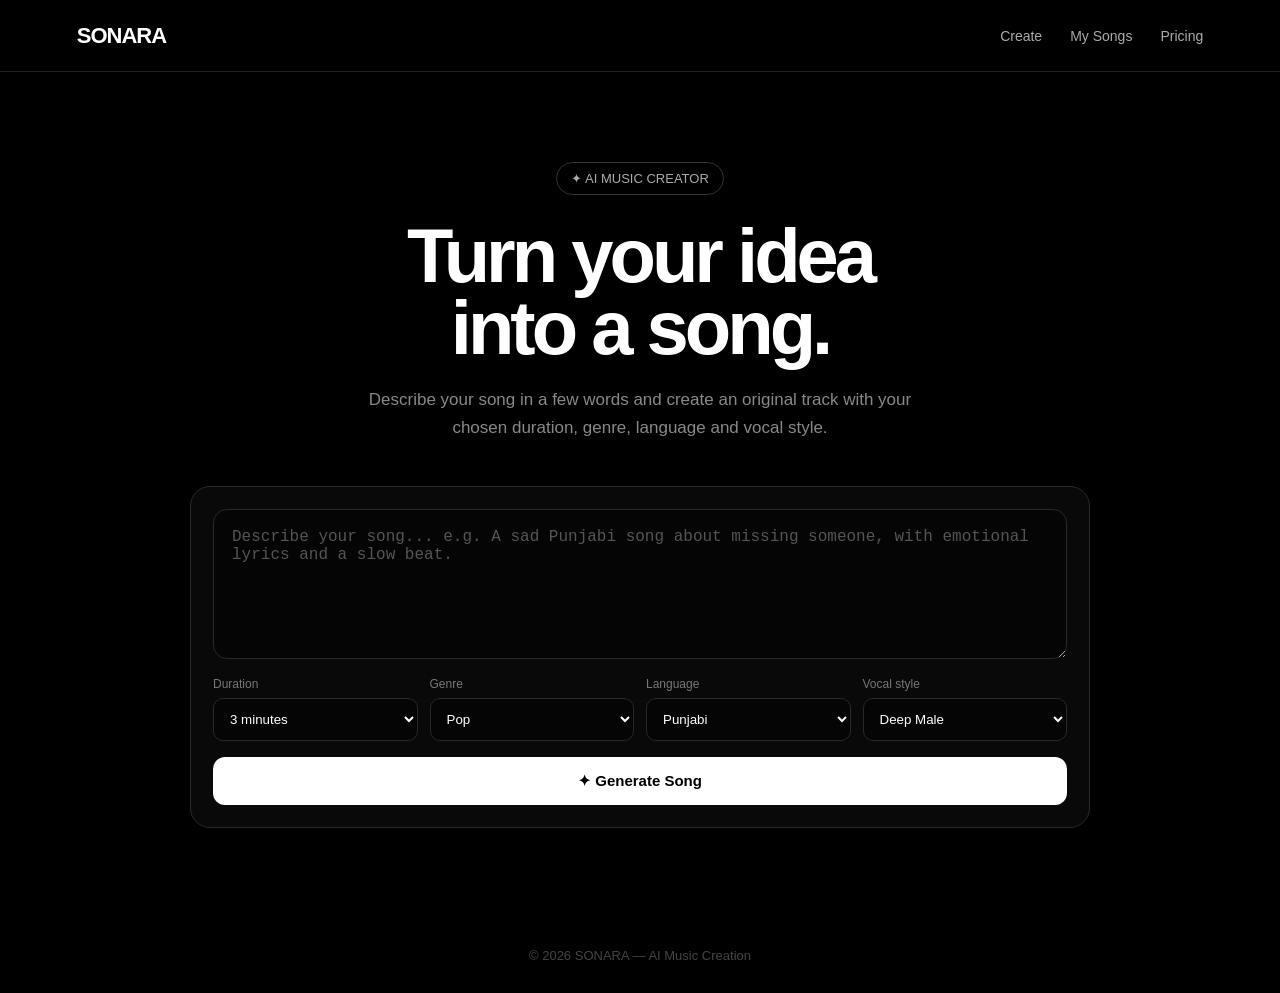
==== index.html @ 0665ded0 "Update index.html" ====
<!DOCTYPE html>
<html lang="en">
<head>
  <meta charset="UTF-8">
  <meta name="viewport" content="width=device-width, initial-scale=1.0">

  <title>AI Song Generator</title>

  <style>
    * {
      box-sizing: border-box;
      margin: 0;
      padding: 0;
    }

    body {
      background: #000;
      color: #fff;
      font-family: Arial, Helvetica, sans-serif;
      min-height: 100vh;
    }

    nav {
      height: 72px;
      border-bottom: 1px solid #222;
      display: flex;
      align-items: center;
      justify-content: space-between;
      padding: 0 6%;
    }

    .logo {
      font-size: 22px;
      font-weight: 700;
      letter-spacing: -1px;
    }

    .nav-links {
      display: flex;
      gap: 28px;
    }

    .nav-links a {
      color: #aaa;
      text-decoration: none;
      font-size: 14px;
    }

    .nav-links a:hover {
      color: #fff;
    }

    main {
      width: min(900px, 92%);
      margin: 90px auto;
      text-align: center;
    }

    .badge {
      display: inline-block;
      border: 1px solid #333;
      border-radius: 999px;
      padding: 8px 14px;
      color: #aaa;
      font-size: 13px;
      margin-bottom: 25px;
    }

    h1 {
      font-size: clamp(42px, 8vw, 76px);
      line-height: 0.95;
      letter-spacing: -4px;
      margin-bottom: 22px;
    }

    .subtitle {
      color: #888;
      font-size: 17px;
      max-width: 600px;
      margin: 0 auto 45px;
      line-height: 1.6;
    }

    .generator {
      background: #090909;
      border: 1px solid #292929;
      border-radius: 20px;
      padding: 22px;
      text-align: left;
    }

    textarea {
      width: 100%;
      min-height: 150px;
      resize: vertical;
      background: #050505;
      color: #fff;
      border: 1px solid #292929;
      border-radius: 14px;
      padding: 18px;
      font-size: 16px;
      outline: none;
    }

    textarea:focus {
      border-color: #666;
    }

    textarea::placeholder {
      color: #555;
    }

    .options {
      display: grid;
      grid-template-columns: repeat(4, 1fr);
      gap: 12px;
      margin-top: 14px;
    }

    .option label {
      display: block;
      color: #777;
      font-size: 12px;
      margin-bottom: 7px;
    }

    select {
      width: 100%;
      background: #050505;
      color: #fff;
      border: 1px solid #292929;
      border-radius: 10px;
      padding: 12px;
      outline: none;
    }

    .generate {
      width: 100%;
      margin-top: 16px;
      padding: 15px;
      border: none;
      border-radius: 12px;
      background: #fff;
      color: #000;
      font-size: 15px;
      font-weight: 700;
      cursor: pointer;
    }

    .generate:hover {
      background: #ddd;
    }

    .result {
      display: none;
      margin-top: 20px;
      padding: 20px;
      border: 1px solid #292929;
      border-radius: 16px;
      background: #090909;
    }

    .result-title {
      font-weight: 700;
      margin-bottom: 8px;
    }

    .result-text {
      color: #777;
      font-size: 14px;
    }

    footer {
      text-align: center;
      color: #444;
      padding: 30px;
      font-size: 13px;
    }

    @media (max-width: 700px) {
      .options {
        grid-template-columns: repeat(2, 1fr);
      }

      .nav-links {
        display: none;
      }

      main {
        margin-top: 60px;
      }
    <link rel="stylesheet" href="style.css">
    }
    
  </style>
</head>

<body>

  <nav>
    <div class="logo">SONARA</div>

    <div class="nav-links">
      <a href="#">Create</a>
      <a href="#">My Songs</a>
      <a href="#">Pricing</a>
    </div>
  </nav>

  <main>

    <div class="badge">✦ AI MUSIC CREATOR</div>

    <h1>Turn your idea<br>into a song.</h1>

    <p class="subtitle">
      Describe your song in a few words and create an original track
      with your chosen duration, genre, language and vocal style.
    </p>

    <section class="generator">

      <textarea
        id="prompt"
        placeholder="Describe your song... e.g. A sad Punjabi song about missing someone, with emotional lyrics and a slow beat."
      ></textarea>

      <div class="options">

        <div class="option">
          <label>Duration</label>
          <select id="duration">
            <option>1 minute</option>
            <option>2 minutes</option>
            <option selected>3 minutes</option>
            <option>4 minutes</option>
            <option>5 minutes</option>
          </select>
        </div>

        <div class="option">
          <label>Genre</label>
          <select id="genre">
            <option>Pop</option>
            <option>Punjabi</option>
            <option>Hip-Hop</option>
            <option>Rap</option>
            <option>Lo-fi</option>
            <option>Rock</option>
            <option>EDM</option>
          </select>
        </div>

        <div class="option">
          <label>Language</label>
          <select id="language">
            <option>Punjabi</option>
            <option>Hindi</option>
            <option>English</option>
            <option>Haryanvi</option>
          </select>
        </div>

        <div class="option">
          <label>Vocal style</label>
          <select id="vocals">
            <option>Deep Male</option>
            <option>Melodic Male</option>
            <option>Emotional Male</option>
            <option>Soft Female</option>
            <option>Powerful Female</option>
            <option>Rap Vocal</option>
          </select>
        </div>

      </div>

      <button class="generate" onclick="generateSong()">
        ✦ Generate Song
      </button>

      <div class="result" id="result">
        <div class="result-title">Your song is ready to generate 🎵</div>
        <div class="result-text" id="resultText"></div>
      </div>

    </section>

  </main>

  <footer>
    © 2026 SONARA — AI Music Creation
  </footer>

  <script>
    function generateSong() {

      const prompt = document.getElementById("prompt").value.trim();

      if (!prompt) {
        alert("Please describe your song first.");
        return;
      }

      const duration = document.getElementById("duration").value;
      const genre = document.getElementById("genre").value;
      const language = document.getElementById("language").value;
      const vocals = document.getElementById("vocals").value;

      document.getElementById("result").style.display = "block";

      document.getElementById("resultText").textContent =
        `${duration} • ${genre} • ${language} • ${vocals}`;
    }
  </script>
  
<script src="script.js"></script>
  
</body>
</html>
---- style.css ----
/* =========================================
   SONARA — AI MUSIC GENERATOR
   Premium Black UI
========================================= */

@import url('https://fonts.googleapis.com/css2?family=Inter:wght@400;500;600;700;800&display=swap');


/* =========================================
   ROOT
========================================= */

:root {
  --black: #000000;
  --background: #030303;

  --surface: #070707;
  --surface-2: #0b0b0b;
  --surface-3: #111111;

  --border: #1c1c1c;
  --border-hover: #303030;

  --white: #ffffff;
  --text: #f5f5f5;

  --gray-1: #b5b5b5;
  --gray-2: #808080;
  --gray-3: #505050;

  --radius-small: 10px;
  --radius-medium: 14px;
  --radius-large: 20px;
  --radius-xl: 26px;

  --transition: 180ms ease;
}


/* =========================================
   RESET
========================================= */

* {
  box-sizing: border-box;
  margin: 0;
  padding: 0;
}

html {
  scroll-behavior: smooth;
}

body {
  background:
    radial-gradient(
      circle at 50% -15%,
      #151515 0%,
      #070707 30%,
      #020202 65%,
      #000000 100%
    );

  color: var(--text);

  font-family:
    "Inter",
    -apple-system,
    BlinkMacSystemFont,
    "Segoe UI",
    sans-serif;

  min-height: 100vh;

  line-height: 1.5;

  -webkit-font-smoothing: antialiased;
  text-rendering: optimizeLegibility;
}


/* =========================================
   SELECTION
========================================= */

::selection {
  background: #ffffff;
  color: #000000;
}


/* =========================================
   NAVBAR
========================================= */

nav {
  width: 100%;
  height: 74px;

  display: flex;
  align-items: center;
  justify-content: space-between;

  padding: 0 6%;

  position: sticky;
  top: 0;

  z-index: 100;

  background: rgba(0, 0, 0, 0.88);

  border-bottom: 1px solid rgba(255, 255, 255, 0.07);

  backdrop-filter: blur(20px);
  -webkit-backdrop-filter: blur(20px);
}


/* =========================================
   LOGO
========================================= */

.logo {
  color: #ffffff;

  font-size: 21px;
  font-weight: 800;

  letter-spacing: -1px;

  user-select: none;
}


/* =========================================
   NAV LINKS
========================================= */

.nav-links {
  display: flex;
  align-items: center;
  gap: 10px;
}

.nav-links a {
  color: #8f8f8f;

  text-decoration: none;

  font-size: 13px;
  font-weight: 500;

  padding: 9px 13px;

  border-radius: 999px;

  transition:
    color var(--transition),
    background var(--transition);
}

.nav-links a:hover {
  color: #ffffff;
  background: #111111;
}


/* =========================================
   NAV BUTTON
========================================= */

.nav-button {
  color: #ffffff !important;

  border: 1px solid #2b2b2b;

  background: #0b0b0b;

  border-radius: 999px !important;

  padding: 9px 16px !important;

  transition:
    background var(--transition),
    border-color var(--transition),
    transform var(--transition);
}

.nav-button:hover {
  background: #ffffff !important;
  color: #000000 !important;

  border-color: #ffffff;

  transform: translateY(-1px);
}


/* =========================================
   MAIN
========================================= */

main {
  width: min(1000px, 92%);

  margin: 100px auto 0;

  text-align: center;
}


/* =========================================
   BADGE
========================================= */

.badge {
  display: inline-flex;

  align-items: center;
  justify-content: center;

  gap: 7px;

  padding: 8px 14px;

  margin-bottom: 26px;

  color: #a7a7a7;

  background: rgba(255, 255, 255, 0.025);

  border: 1px solid #202020;

  border-radius: 999px;

  font-size: 11px;
  font-weight: 600;

  letter-spacing: 0.8px;

  text-transform: uppercase;
}


/* =========================================
   HERO TITLE
========================================= */

h1 {
  font-size: clamp(46px, 8vw, 84px);

  line-height: 0.95;

  letter-spacing: -5px;

  font-weight: 800;

  color: #ffffff;

  margin-bottom: 26px;
}


/* =========================================
   SUBTITLE
========================================= */

.subtitle {
  color: #777777;

  font-size: 16px;

  font-weight: 400;

  line-height: 1.7;

  max-width: 650px;

  margin: 0 auto 48px;
}


/* =========================================
   GENERATOR CARD
========================================= */

.generator {
  width: 100%;

  padding: 22px;

  text-align: left;

  background:
    linear-gradient(
      145deg,
      rgba(15, 15, 15, 0.95),
      rgba(5, 5, 5, 0.98)
    );

  border: 1px solid #1b1b1b;

  border-radius: var(--radius-xl);

  box-shadow:
    0 35px 100px rgba(0, 0, 0, 0.8),
    inset 0 1px 0 rgba(255, 255, 255, 0.025);
}


/* =========================================
   PROMPT WRAPPER
========================================= */

.prompt-wrapper {
  position: relative;

  width: 100%;
}


/* =========================================
   TEXTAREA
========================================= */

textarea {
  width: 100%;

  min-height: 175px;

  resize: vertical;

  padding: 20px;

  padding-bottom: 45px;

  background: #020202;

  color: #ffffff;

  border: 1px solid #1c1c1c;

  border-radius: 17px;

  outline: none;

  font-family: inherit;

  font-size: 15px;

  font-weight: 400;

  line-height: 1.65;

  transition:
    border-color var(--transition),
    background var(--transition),
    box-shadow var(--transition);
}

textarea::placeholder {
  color: #4d4d4d;
}

textarea:hover {
  border-color: #252525;
}

textarea:focus {
  border-color: #3a3a3a;

  background: #030303;

  box-shadow:
    0 0 0 3px rgba(255, 255, 255, 0.025);
}


/* =========================================
   CHARACTER COUNTER
========================================= */

.char-count {
  position: absolute;

  right: 16px;
  bottom: 13px;

  color: #414141;

  font-size: 11px;

  pointer-events: none;
}


/* =========================================
   OPTIONS GRID
========================================= */

.options {
  display: grid;

  grid-template-columns:
    repeat(4, 1fr);

  gap: 12px;

  margin-top: 14px;
}


/* =========================================
   OPTION
========================================= */

.option {
  min-width: 0;
}

.option label {
  display: block;

  margin: 0 0 7px 2px;

  color: #777777;

  font-size: 11px;

  font-weight: 600;

  letter-spacing: 0.2px;
}


/* =========================================
   SELECT
========================================= */

select {
  width: 100%;

  height: 46px;

  padding: 0 13px;

  color: #eeeeee;

  background: #050505;

  border: 1px solid #1c1c1c;

  border-radius: 12px;

  outline: none;

  font-family: inherit;

  font-size: 13px;

  font-weight: 500;

  cursor: pointer;

  transition:
    border-color var(--transition),
    background var(--transition),
    box-shadow var(--transition);
}

select:hover {
  background: #090909;

  border-color: #2b2b2b;
}

select:focus {
  border-color: #3a3a3a;

  box-shadow:
    0 0 0 3px rgba(255, 255, 255, 0.025);
}


/* =========================================
   GENERATE BUTTON
========================================= */

.generate {
  width: 100%;

  height: 52px;

  margin-top: 16px;

  border: 1px solid #ffffff;

  border-radius: 999px;

  background: #ffffff;

  color: #000000;

  font-family: inherit;

  font-size: 14px;

  font-weight: 700;

  letter-spacing: -0.1px;

  cursor: pointer;

  display: flex;

  align-items: center;

  justify-content: center;

  gap: 8px;

  box-shadow:
    0 10px 30px rgba(255, 255, 255, 0.05);

  transition:
    transform var(--transition),
    background var(--transition),
    box-shadow var(--transition);
}

.generate:hover {
  background: #e9e9e9;

  transform: translateY(-2px);

  box-shadow:
    0 14px 35px rgba(255, 255, 255, 0.08);
}

.generate:active {
  transform: translateY(0);
}


/* =========================================
   RESULT CARD
========================================= */

.result {
  display: none;

  margin-top: 18px;

  padding: 20px;

  background: #080808;

  border: 1px solid #1d1d1d;

  border-radius: 17px;
}

.result.show {
  display: block;
}

.result-title {
  color: #ffffff;

  font-size: 14px;

  font-weight: 600;

  margin-bottom: 7px;
}

.result-text {
  color: #666666;

  font-size: 12px;
}


/* =========================================
   FOOTER
========================================= */

footer {
  width: 100%;

  text-align: center;

  color: #3f3f3f;

  padding: 70px 20px 35px;

  font-size: 11px;

  font-weight: 500;
}


/* =========================================
   SCROLLBAR
========================================= */

::-webkit-scrollbar {
  width: 7px;
}

::-webkit-scrollbar-track {
  background: #000000;
}

::-webkit-scrollbar-thumb {
  background: #222222;

  border-radius: 999px;
}

::-webkit-scrollbar-thumb:hover {
  background: #333333;
}


/* =========================================
   MOBILE
========================================= */

@media (max-width: 800px) {

  nav {
    padding: 0 5%;
  }

  .nav-links {
    gap: 4px;
  }

  main {
    margin-top: 70px;
  }

  h1 {
    font-size: clamp(44px, 12vw, 65px);

    letter-spacing: -4px;
  }

  .options {
    grid-template-columns: repeat(2, 1fr);
  }
}


/* =========================================
   SMALL MOBILE
========================================= */

@media (max-width: 520px) {

  nav {
    height: 68px;
  }

  .nav-links {
    display: none;
  }

  main {
    width: 94%;

    margin-top: 55px;
  }

  .badge {
    margin-bottom: 20px;
  }

  h1 {
    font-size: 48px;

    letter-spacing: -3px;

    margin-bottom: 20px;
  }

  .subtitle {
    font-size: 14px;

    margin-bottom: 32px;
  }

  .generator {
    padding: 13px;

    border-radius: 20px;
  }

  textarea {
    min-height: 155px;

    padding: 17px;

    padding-bottom: 42px;

    font-size: 14px;

    border-radius: 14px;
  }

  .options {
    grid-template-columns: 1fr 1fr;

    gap: 9px;
  }

  select {
    height: 44px;

    padding: 0 10px;

    font-size: 12px;
  }

  .generate {
    height: 50px;

    font-size: 13px;
  }

  footer {
    padding-top: 50px;
  }
}


/* =========================================
   VERY SMALL SCREENS
========================================= */

@media (max-width: 360px) {

  .options {
    grid-template-columns: 1fr;
  }

  h1 {
    font-size: 42px;
  }
}
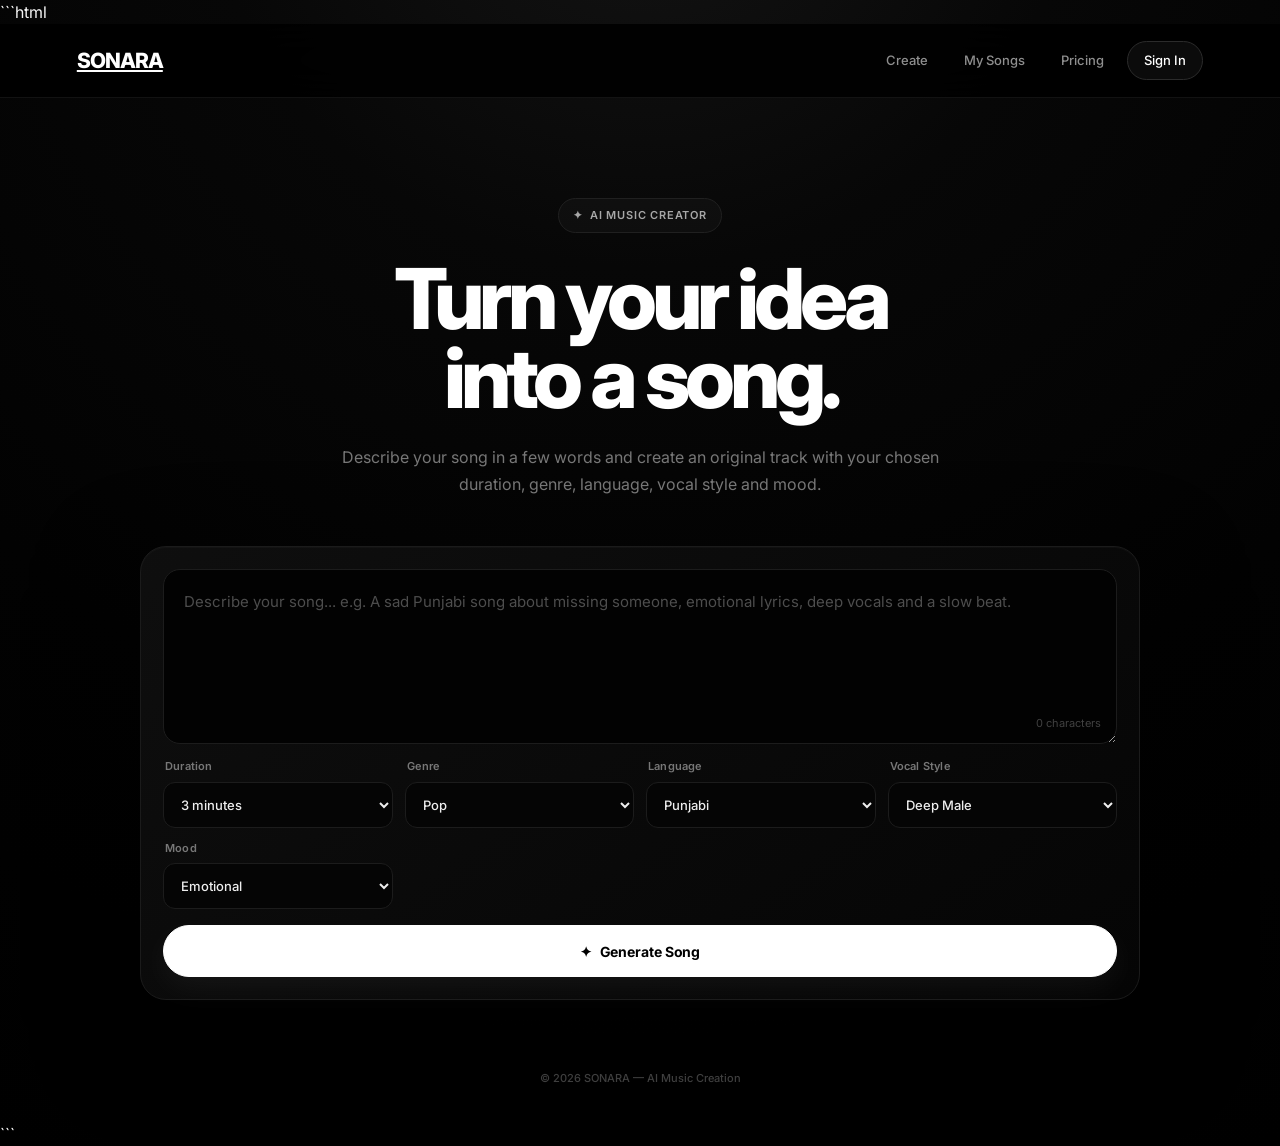
==== commit acbfa0d8: "Refactor index.html with new meta tags and structure Updated HTML structure and added meta tags for " ====
--- a/index.html
+++ b/index.html
@@ -1,320 +1,459 @@
+```html
 <!DOCTYPE html>
 <html lang="en">
 <head>
   <meta charset="UTF-8">
-  <meta name="viewport" content="width=device-width, initial-scale=1.0">
-
-  <title>AI Song Generator</title>
-
-  <style>
-    * {
-      box-sizing: border-box;
-      margin: 0;
-      padding: 0;
-    }
-
-    body {
-      background: #000;
-      color: #fff;
-      font-family: Arial, Helvetica, sans-serif;
-      min-height: 100vh;
-    }
-
-    nav {
-      height: 72px;
-      border-bottom: 1px solid #222;
-      display: flex;
-      align-items: center;
-      justify-content: space-between;
-      padding: 0 6%;
-    }
-
-    .logo {
-      font-size: 22px;
-      font-weight: 700;
-      letter-spacing: -1px;
-    }
-
-    .nav-links {
-      display: flex;
-      gap: 28px;
-    }
-
-    .nav-links a {
-      color: #aaa;
-      text-decoration: none;
-      font-size: 14px;
-    }
-
-    .nav-links a:hover {
-      color: #fff;
-    }
-
-    main {
-      width: min(900px, 92%);
-      margin: 90px auto;
-      text-align: center;
-    }
-
-    .badge {
-      display: inline-block;
-      border: 1px solid #333;
-      border-radius: 999px;
-      padding: 8px 14px;
-      color: #aaa;
-      font-size: 13px;
-      margin-bottom: 25px;
-    }
-
-    h1 {
-      font-size: clamp(42px, 8vw, 76px);
-      line-height: 0.95;
-      letter-spacing: -4px;
-      margin-bottom: 22px;
-    }
-
-    .subtitle {
-      color: #888;
-      font-size: 17px;
-      max-width: 600px;
-      margin: 0 auto 45px;
-      line-height: 1.6;
-    }
-
-    .generator {
-      background: #090909;
-      border: 1px solid #292929;
-      border-radius: 20px;
-      padding: 22px;
-      text-align: left;
-    }
-
-    textarea {
-      width: 100%;
-      min-height: 150px;
-      resize: vertical;
-      background: #050505;
-      color: #fff;
-      border: 1px solid #292929;
-      border-radius: 14px;
-      padding: 18px;
-      font-size: 16px;
-      outline: none;
-    }
-
-    textarea:focus {
-      border-color: #666;
-    }
-
-    textarea::placeholder {
-      color: #555;
-    }
-
-    .options {
-      display: grid;
-      grid-template-columns: repeat(4, 1fr);
-      gap: 12px;
-      margin-top: 14px;
-    }
-
-    .option label {
-      display: block;
-      color: #777;
-      font-size: 12px;
-      margin-bottom: 7px;
-    }
-
-    select {
-      width: 100%;
-      background: #050505;
-      color: #fff;
-      border: 1px solid #292929;
-      border-radius: 10px;
-      padding: 12px;
-      outline: none;
-    }
-
-    .generate {
-      width: 100%;
-      margin-top: 16px;
-      padding: 15px;
-      border: none;
-      border-radius: 12px;
-      background: #fff;
-      color: #000;
-      font-size: 15px;
-      font-weight: 700;
-      cursor: pointer;
-    }
-
-    .generate:hover {
-      background: #ddd;
-    }
-
-    .result {
-      display: none;
-      margin-top: 20px;
-      padding: 20px;
-      border: 1px solid #292929;
-      border-radius: 16px;
-      background: #090909;
-    }
-
-    .result-title {
-      font-weight: 700;
-      margin-bottom: 8px;
-    }
-
-    .result-text {
-      color: #777;
-      font-size: 14px;
-    }
-
-    footer {
-      text-align: center;
-      color: #444;
-      padding: 30px;
-      font-size: 13px;
-    }
-
-    @media (max-width: 700px) {
-      .options {
-        grid-template-columns: repeat(2, 1fr);
-      }
-
-      .nav-links {
-        display: none;
-      }
-
-      main {
-        margin-top: 60px;
-      }
-    <link rel="stylesheet" href="style.css">
-    }
-    
-  </style>
+
+  <meta
+    name="viewport"
+    content="width=device-width, initial-scale=1.0"
+  >
+
+  <meta
+    name="description"
+    content="Create original AI-powered music from a simple idea."
+  >
+
+  <meta
+    name="theme-color"
+    content="#000000"
+  >
+
+  <title>SONARA — AI Music Generator</title>
+
+  <!-- Google Font -->
+  <link rel="preconnect" href="https://fonts.googleapis.com">
+  <link rel="preconnect" href="https://fonts.gstatic.com" crossorigin>
+
+  <link
+    href="https://fonts.googleapis.com/css2?family=Inter:wght@400;500;600;700;800&display=swap"
+    rel="stylesheet"
+  >
+
+  <!-- Main stylesheet -->
+  <link rel="stylesheet" href="style.css">
 </head>
 
+
 <body>
 
+  <!-- =====================================
+       NAVIGATION
+  ====================================== -->
+
   <nav>
-    <div class="logo">SONARA</div>
+
+    <a
+      href="#"
+      class="logo"
+      aria-label="SONARA Home"
+    >
+      SONARA
+    </a>
+
 
     <div class="nav-links">
-      <a href="#">Create</a>
-      <a href="#">My Songs</a>
-      <a href="#">Pricing</a>
+
+      <a href="#create">
+        Create
+      </a>
+
+      <a href="#songs">
+        My Songs
+      </a>
+
+      <a href="#pricing">
+        Pricing
+      </a>
+
+      <a
+        href="#login"
+        class="nav-button"
+      >
+        Sign In
+      </a>
+
     </div>
+
   </nav>
 
-  <main>
-
-    <div class="badge">✦ AI MUSIC CREATOR</div>
-
-    <h1>Turn your idea<br>into a song.</h1>
+
+
+  <!-- =====================================
+       MAIN
+  ====================================== -->
+
+  <main id="create">
+
+
+    <!-- Badge -->
+
+    <div class="badge">
+
+      <span>✦</span>
+
+      <span>
+        AI MUSIC CREATOR
+      </span>
+
+    </div>
+
+
+
+    <!-- Hero -->
+
+    <h1>
+      Turn your idea<br>
+      into a song.
+    </h1>
+
 
     <p class="subtitle">
-      Describe your song in a few words and create an original track
-      with your chosen duration, genre, language and vocal style.
+
+      Describe your song in a few words and create
+      an original track with your chosen duration,
+      genre, language, vocal style and mood.
+
     </p>
 
-    <section class="generator">
-
-      <textarea
-        id="prompt"
-        placeholder="Describe your song... e.g. A sad Punjabi song about missing someone, with emotional lyrics and a slow beat."
-      ></textarea>
+
+
+    <!-- =====================================
+         SONG GENERATOR
+    ====================================== -->
+
+    <section
+      class="generator"
+      aria-label="AI Song Generator"
+    >
+
+
+      <!-- Prompt -->
+
+      <div class="prompt-wrapper">
+
+        <textarea
+          id="prompt"
+          maxlength="1000"
+          placeholder="Describe your song... e.g. A sad Punjabi song about missing someone, emotional lyrics, deep vocals and a slow beat."
+          aria-label="Describe your song"
+        ></textarea>
+
+
+        <span
+          class="char-count"
+          id="charCount"
+        >
+          0 characters
+        </span>
+
+      </div>
+
+
+
+      <!-- =====================================
+           SONG OPTIONS
+      ====================================== -->
 
       <div class="options">
 
+
+        <!-- Duration -->
+
         <div class="option">
-          <label>Duration</label>
+
+          <label for="duration">
+            Duration
+          </label>
+
           <select id="duration">
-            <option>1 minute</option>
-            <option>2 minutes</option>
-            <option selected>3 minutes</option>
-            <option>4 minutes</option>
-            <option>5 minutes</option>
+
+            <option value="1 minute">
+              1 minute
+            </option>
+
+            <option value="2 minutes">
+              2 minutes
+            </option>
+
+            <option
+              value="3 minutes"
+              selected
+            >
+              3 minutes
+            </option>
+
+            <option value="4 minutes">
+              4 minutes
+            </option>
+
+            <option value="5 minutes">
+              5 minutes
+            </option>
+
           </select>
-        </div>
+
+        </div>
+
+
+
+        <!-- Genre -->
 
         <div class="option">
-          <label>Genre</label>
+
+          <label for="genre">
+            Genre
+          </label>
+
           <select id="genre">
-            <option>Pop</option>
-            <option>Punjabi</option>
-            <option>Hip-Hop</option>
-            <option>Rap</option>
-            <option>Lo-fi</option>
-            <option>Rock</option>
-            <option>EDM</option>
+
+            <option value="Pop">
+              Pop
+            </option>
+
+            <option value="Punjabi">
+              Punjabi
+            </option>
+
+            <option value="Hip-Hop">
+              Hip-Hop
+            </option>
+
+            <option value="Rap">
+              Rap
+            </option>
+
+            <option value="Lo-fi">
+              Lo-fi
+            </option>
+
+            <option value="Rock">
+              Rock
+            </option>
+
+            <option value="EDM">
+              EDM
+            </option>
+
+            <option value="R&B">
+              R&B
+            </option>
+
           </select>
-        </div>
+
+        </div>
+
+
+
+        <!-- Language -->
 
         <div class="option">
-          <label>Language</label>
+
+          <label for="language">
+            Language
+          </label>
+
           <select id="language">
-            <option>Punjabi</option>
-            <option>Hindi</option>
-            <option>English</option>
-            <option>Haryanvi</option>
+
+            <option value="Punjabi">
+              Punjabi
+            </option>
+
+            <option value="Hindi">
+              Hindi
+            </option>
+
+            <option value="English">
+              English
+            </option>
+
+            <option value="Haryanvi">
+              Haryanvi
+            </option>
+
+            <option value="Urdu">
+              Urdu
+            </option>
+
           </select>
-        </div>
+
+        </div>
+
+
+
+        <!-- Vocal Style -->
 
         <div class="option">
-          <label>Vocal style</label>
+
+          <label for="vocals">
+            Vocal Style
+          </label>
+
           <select id="vocals">
-            <option>Deep Male</option>
-            <option>Melodic Male</option>
-            <option>Emotional Male</option>
-            <option>Soft Female</option>
-            <option>Powerful Female</option>
-            <option>Rap Vocal</option>
+
+            <option value="Deep Male">
+              Deep Male
+            </option>
+
+            <option value="Melodic Male">
+              Melodic Male
+            </option>
+
+            <option value="Emotional Male">
+              Emotional Male
+            </option>
+
+            <option value="Soft Female">
+              Soft Female
+            </option>
+
+            <option value="Powerful Female">
+              Powerful Female
+            </option>
+
+            <option value="Rap Vocal">
+              Rap Vocal
+            </option>
+
+            <option value="AI Original Voice">
+              AI Original Voice
+            </option>
+
           </select>
-        </div>
+
+        </div>
+
+
+
+        <!-- Mood -->
+
+        <div class="option">
+
+          <label for="mood">
+            Mood
+          </label>
+
+          <select id="mood">
+
+            <option value="Happy">
+              Happy
+            </option>
+
+            <option value="Sad">
+              Sad
+            </option>
+
+            <option value="Romantic">
+              Romantic
+            </option>
+
+            <option
+              value="Emotional"
+              selected
+            >
+              Emotional
+            </option>
+
+            <option value="Energetic">
+              Energetic
+            </option>
+
+            <option value="Chill">
+              Chill
+            </option>
+
+            <option value="Dark">
+              Dark
+            </option>
+
+            <option value="Hopeful">
+              Hopeful
+            </option>
+
+          </select>
+
+        </div>
+
 
       </div>
 
-      <button class="generate" onclick="generateSong()">
-        ✦ Generate Song
+
+
+      <!-- =====================================
+           GENERATE BUTTON
+      ====================================== -->
+
+      <button
+        type="button"
+        class="generate"
+        id="generateButton"
+        onclick="generateSong()"
+      >
+
+        <span>
+          ✦
+        </span>
+
+        <span>
+          Generate Song
+        </span>
+
       </button>
 
-      <div class="result" id="result">
-        <div class="result-title">Your song is ready to generate 🎵</div>
-        <div class="result-text" id="resultText"></div>
+
+
+      <!-- =====================================
+           RESULT
+      ====================================== -->
+
+      <div
+        class="result"
+        id="result"
+        aria-live="polite"
+      >
+
+        <div class="result-title">
+
+          Your song is ready to generate 🎵
+
+        </div>
+
+
+        <div
+          class="result-text"
+          id="resultText"
+        >
+
+        </div>
+
       </div>
 
+
     </section>
 
+
   </main>
 
+
+
+  <!-- =====================================
+       FOOTER
+  ====================================== -->
+
   <footer>
+
     © 2026 SONARA — AI Music Creation
+
   </footer>
 
-  <script>
-    function generateSong() {
-
-      const prompt = document.getElementById("prompt").value.trim();
-
-      if (!prompt) {
-        alert("Please describe your song first.");
-        return;
-      }
-
-      const duration = document.getElementById("duration").value;
-      const genre = document.getElementById("genre").value;
-      const language = document.getElementById("language").value;
-      const vocals = document.getElementById("vocals").value;
-
-      document.getElementById("result").style.display = "block";
-
-      document.getElementById("resultText").textContent =
-        `${duration} • ${genre} • ${language} • ${vocals}`;
-    }
-  </script>
-  
-<script src="script.js"></script>
-  
+
+
+  <!-- =====================================
+       JAVASCRIPT
+  ====================================== -->
+
+  <script src="script.js"></script>
+
 </body>
 </html>
+```
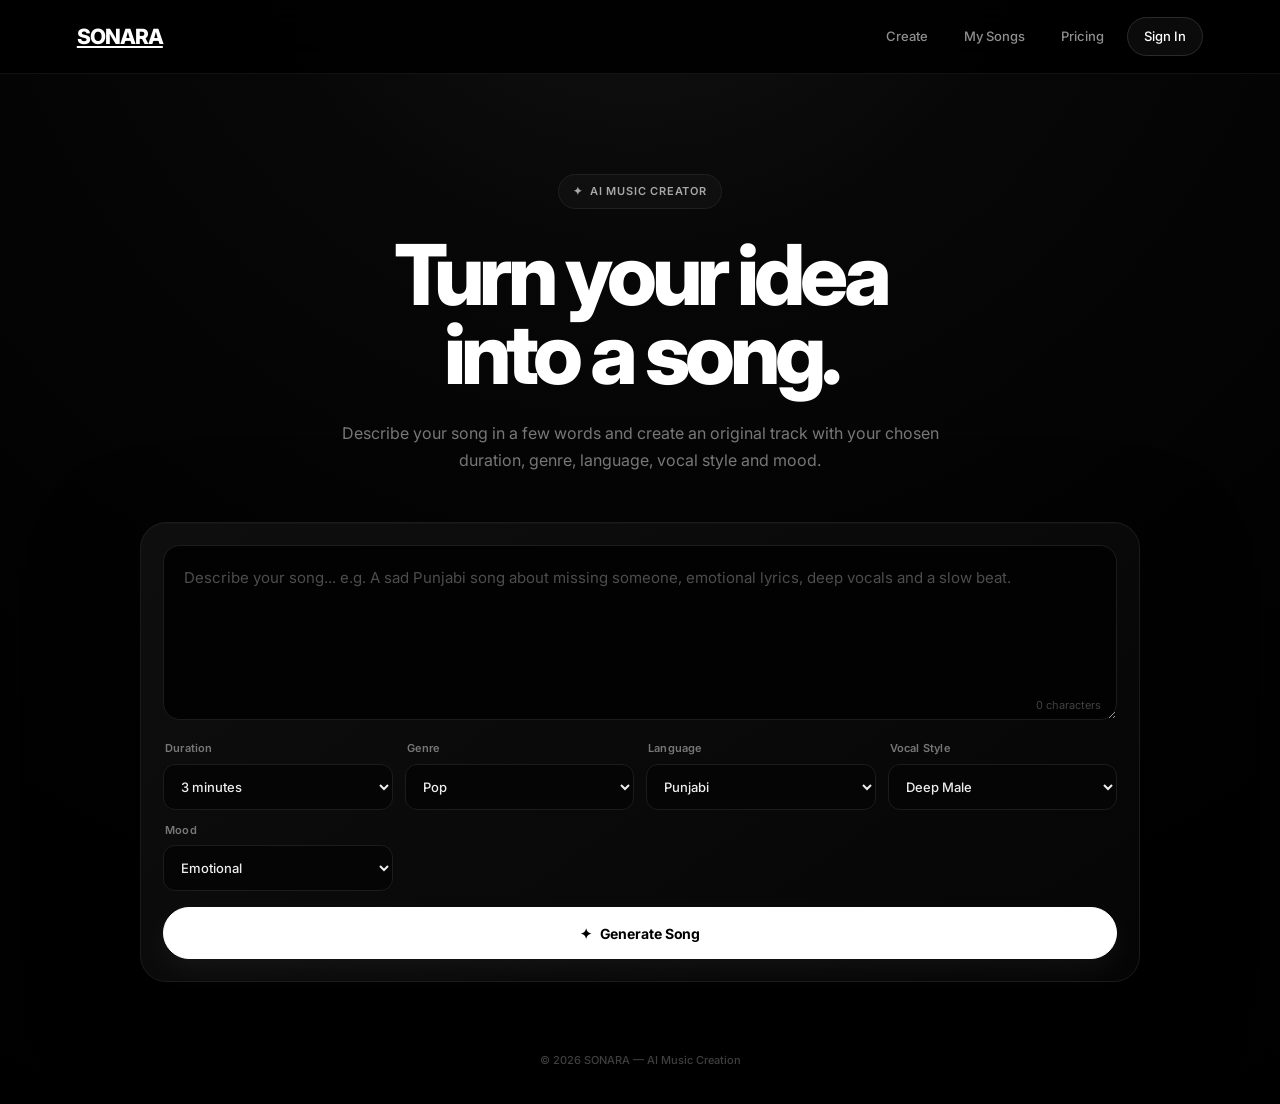
==== commit c6f4070c: "Remove markdown formatting from index.html Removed markdown code block from index.html." ====
--- a/index.html
+++ b/index.html
@@ -1,4 +1,3 @@
-```html
 <!DOCTYPE html>
 <html lang="en">
 <head>
@@ -456,4 +455,4 @@
 
 </body>
 </html>
-```
+
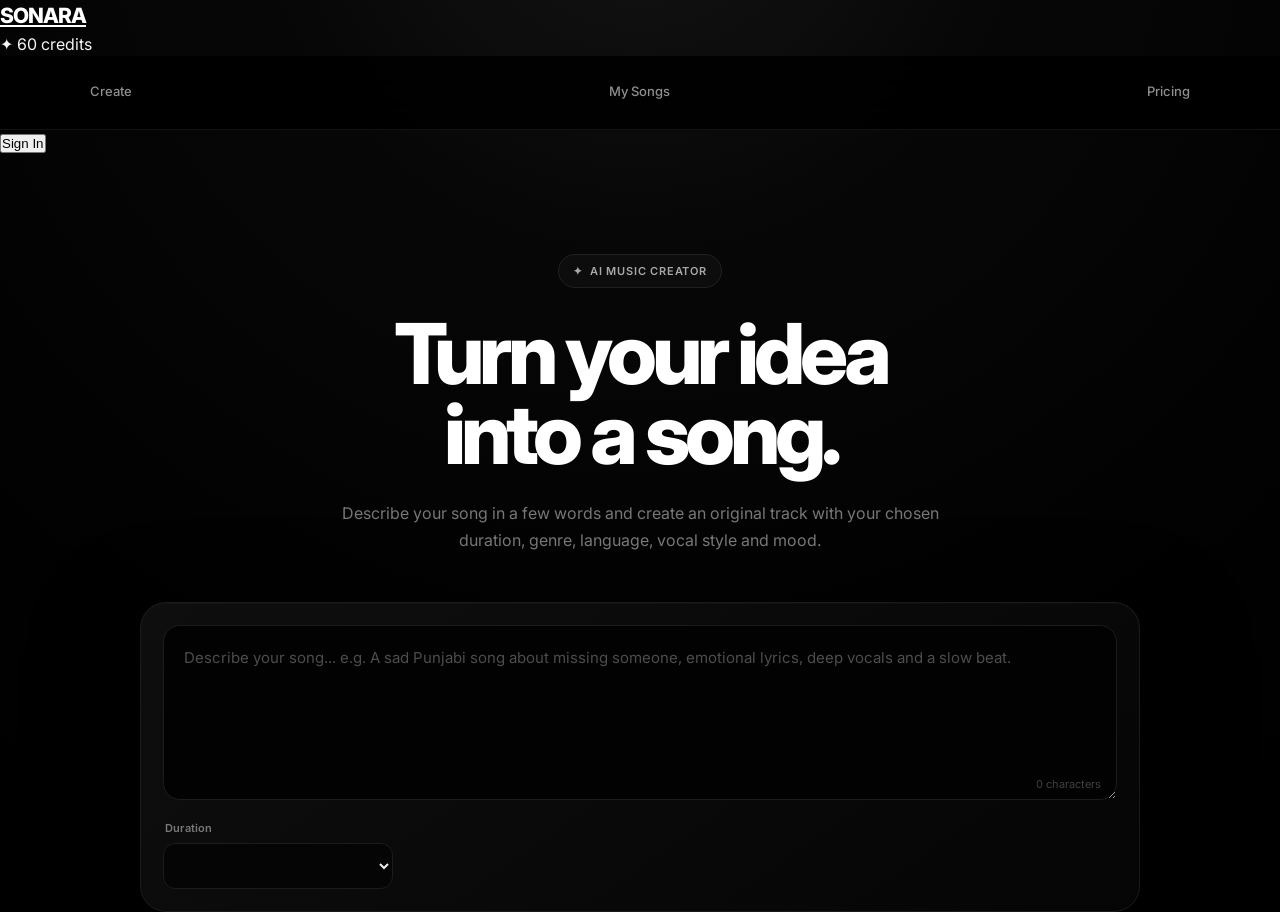
==== commit 33c09677: "Refactor index.html for better semantics and clarity Updated meta description and improved header st" ====
--- a/index.html
+++ b/index.html
@@ -3,131 +3,113 @@
 <head>
   <meta charset="UTF-8">
 
-  <meta
-    name="viewport"
-    content="width=device-width, initial-scale=1.0"
-  >
+  <meta name="viewport" content="width=device-width, initial-scale=1.0">
 
   <meta
     name="description"
-    content="Create original AI-powered music from a simple idea."
+    content="Create original AI-powered music with SONARA."
   >
 
-  <meta
-    name="theme-color"
-    content="#000000"
-  >
+  <meta name="theme-color" content="#000000">
 
   <title>SONARA — AI Music Generator</title>
 
-  <!-- Google Font -->
   <link rel="preconnect" href="https://fonts.googleapis.com">
-  <link rel="preconnect" href="https://fonts.gstatic.com" crossorigin>
 
   <link
     href="https://fonts.googleapis.com/css2?family=Inter:wght@400;500;600;700;800&display=swap"
     rel="stylesheet"
   >
 
-  <!-- Main stylesheet -->
   <link rel="stylesheet" href="style.css">
 </head>
 
-
 <body>
 
-  <!-- =====================================
-       NAVIGATION
-  ====================================== -->
+  <!-- ================================
+       HEADER
+  ================================= -->
 
-  <nav>
+  <header class="navbar">
 
-    <a
-      href="#"
-      class="logo"
-      aria-label="SONARA Home"
-    >
+    <a href="#" class="logo">
       SONARA
     </a>
 
+    <div class="header-right">
 
-    <div class="nav-links">
+      <div
+        class="credits-pill"
+        id="creditsPill"
+      >
+        <span class="credits-icon">✦</span>
 
-      <a href="#create">
-        Create
-      </a>
+        <span id="creditsAmount">
+          60
+        </span>
 
-      <a href="#songs">
-        My Songs
-      </a>
+        <span class="credits-label">
+          credits
+        </span>
+      </div>
 
-      <a href="#pricing">
-        Pricing
-      </a>
+      <nav class="nav-links">
 
-      <a
-        href="#login"
-        class="nav-button"
+        <a href="#create">
+          Create
+        </a>
+
+        <a href="#songs">
+          My Songs
+        </a>
+
+        <a href="#pricing">
+          Pricing
+        </a>
+
+      </nav>
+
+      <button
+        class="account-button"
+        id="accountButton"
+        onclick="openAuthModal()"
       >
         Sign In
-      </a>
+      </button>
 
     </div>
 
-  </nav>
+  </header>
 
 
-
-  <!-- =====================================
-       MAIN
-  ====================================== -->
+  <!-- ================================
+       HOME
+  ================================= -->
 
   <main id="create">
 
-
-    <!-- Badge -->
-
     <div class="badge">
-
       <span>✦</span>
-
-      <span>
-        AI MUSIC CREATOR
-      </span>
-
+      AI MUSIC CREATOR
     </div>
-
-
-
-    <!-- Hero -->
 
     <h1>
       Turn your idea<br>
       into a song.
     </h1>
 
-
     <p class="subtitle">
-
       Describe your song in a few words and create
       an original track with your chosen duration,
       genre, language, vocal style and mood.
-
     </p>
 
 
+    <!-- ================================
+         GENERATOR CARD
+    ================================= -->
 
-    <!-- =====================================
-         SONG GENERATOR
-    ====================================== -->
-
-    <section
-      class="generator"
-      aria-label="AI Song Generator"
-    >
-
-
-      <!-- Prompt -->
+    <section class="generator">
 
       <div class="prompt-wrapper">
 
@@ -135,9 +117,7 @@
           id="prompt"
           maxlength="1000"
           placeholder="Describe your song... e.g. A sad Punjabi song about missing someone, emotional lyrics, deep vocals and a slow beat."
-          aria-label="Describe your song"
         ></textarea>
-
 
         <span
           class="char-count"
@@ -149,15 +129,7 @@
       </div>
 
 
-
-      <!-- =====================================
-           SONG OPTIONS
-      ====================================== -->
-
       <div class="options">
-
-
-        <!-- Duration -->
 
         <div class="option">
 
@@ -167,292 +139,4 @@
 
           <select id="duration">
 
-            <option value="1 minute">
-              1 minute
-            </option>
-
-            <option value="2 minutes">
-              2 minutes
-            </option>
-
-            <option
-              value="3 minutes"
-              selected
-            >
-              3 minutes
-            </option>
-
-            <option value="4 minutes">
-              4 minutes
-            </option>
-
-            <option value="5 minutes">
-              5 minutes
-            </option>
-
-          </select>
-
-        </div>
-
-
-
-        <!-- Genre -->
-
-        <div class="option">
-
-          <label for="genre">
-            Genre
-          </label>
-
-          <select id="genre">
-
-            <option value="Pop">
-              Pop
-            </option>
-
-            <option value="Punjabi">
-              Punjabi
-            </option>
-
-            <option value="Hip-Hop">
-              Hip-Hop
-            </option>
-
-            <option value="Rap">
-              Rap
-            </option>
-
-            <option value="Lo-fi">
-              Lo-fi
-            </option>
-
-            <option value="Rock">
-              Rock
-            </option>
-
-            <option value="EDM">
-              EDM
-            </option>
-
-            <option value="R&B">
-              R&B
-            </option>
-
-          </select>
-
-        </div>
-
-
-
-        <!-- Language -->
-
-        <div class="option">
-
-          <label for="language">
-            Language
-          </label>
-
-          <select id="language">
-
-            <option value="Punjabi">
-              Punjabi
-            </option>
-
-            <option value="Hindi">
-              Hindi
-            </option>
-
-            <option value="English">
-              English
-            </option>
-
-            <option value="Haryanvi">
-              Haryanvi
-            </option>
-
-            <option value="Urdu">
-              Urdu
-            </option>
-
-          </select>
-
-        </div>
-
-
-
-        <!-- Vocal Style -->
-
-        <div class="option">
-
-          <label for="vocals">
-            Vocal Style
-          </label>
-
-          <select id="vocals">
-
-            <option value="Deep Male">
-              Deep Male
-            </option>
-
-            <option value="Melodic Male">
-              Melodic Male
-            </option>
-
-            <option value="Emotional Male">
-              Emotional Male
-            </option>
-
-            <option value="Soft Female">
-              Soft Female
-            </option>
-
-            <option value="Powerful Female">
-              Powerful Female
-            </option>
-
-            <option value="Rap Vocal">
-              Rap Vocal
-            </option>
-
-            <option value="AI Original Voice">
-              AI Original Voice
-            </option>
-
-          </select>
-
-        </div>
-
-
-
-        <!-- Mood -->
-
-        <div class="option">
-
-          <label for="mood">
-            Mood
-          </label>
-
-          <select id="mood">
-
-            <option value="Happy">
-              Happy
-            </option>
-
-            <option value="Sad">
-              Sad
-            </option>
-
-            <option value="Romantic">
-              Romantic
-            </option>
-
-            <option
-              value="Emotional"
-              selected
-            >
-              Emotional
-            </option>
-
-            <option value="Energetic">
-              Energetic
-            </option>
-
-            <option value="Chill">
-              Chill
-            </option>
-
-            <option value="Dark">
-              Dark
-            </option>
-
-            <option value="Hopeful">
-              Hopeful
-            </option>
-
-          </select>
-
-        </div>
-
-
-      </div>
-
-
-
-      <!-- =====================================
-           GENERATE BUTTON
-      ====================================== -->
-
-      <button
-        type="button"
-        class="generate"
-        id="generateButton"
-        onclick="generateSong()"
-      >
-
-        <span>
-          ✦
-        </span>
-
-        <span>
-          Generate Song
-        </span>
-
-      </button>
-
-
-
-      <!-- =====================================
-           RESULT
-      ====================================== -->
-
-      <div
-        class="result"
-        id="result"
-        aria-live="polite"
-      >
-
-        <div class="result-title">
-
-          Your song is ready to generate 🎵
-
-        </div>
-
-
-        <div
-          class="result-text"
-          id="resultText"
-        >
-
-        </div>
-
-      </div>
-
-
-    </section>
-
-
-  </main>
-
-
-
-  <!-- =====================================
-       FOOTER
-  ====================================== -->
-
-  <footer>
-
-    © 2026 SONARA — AI Music Creation
-
-  </footer>
-
-
-
-  <!-- =====================================
-       JAVASCRIPT
-  ====================================== -->
-
-  <script src="script.js"></script>
-
-</body>
-</html>
-
+            <op
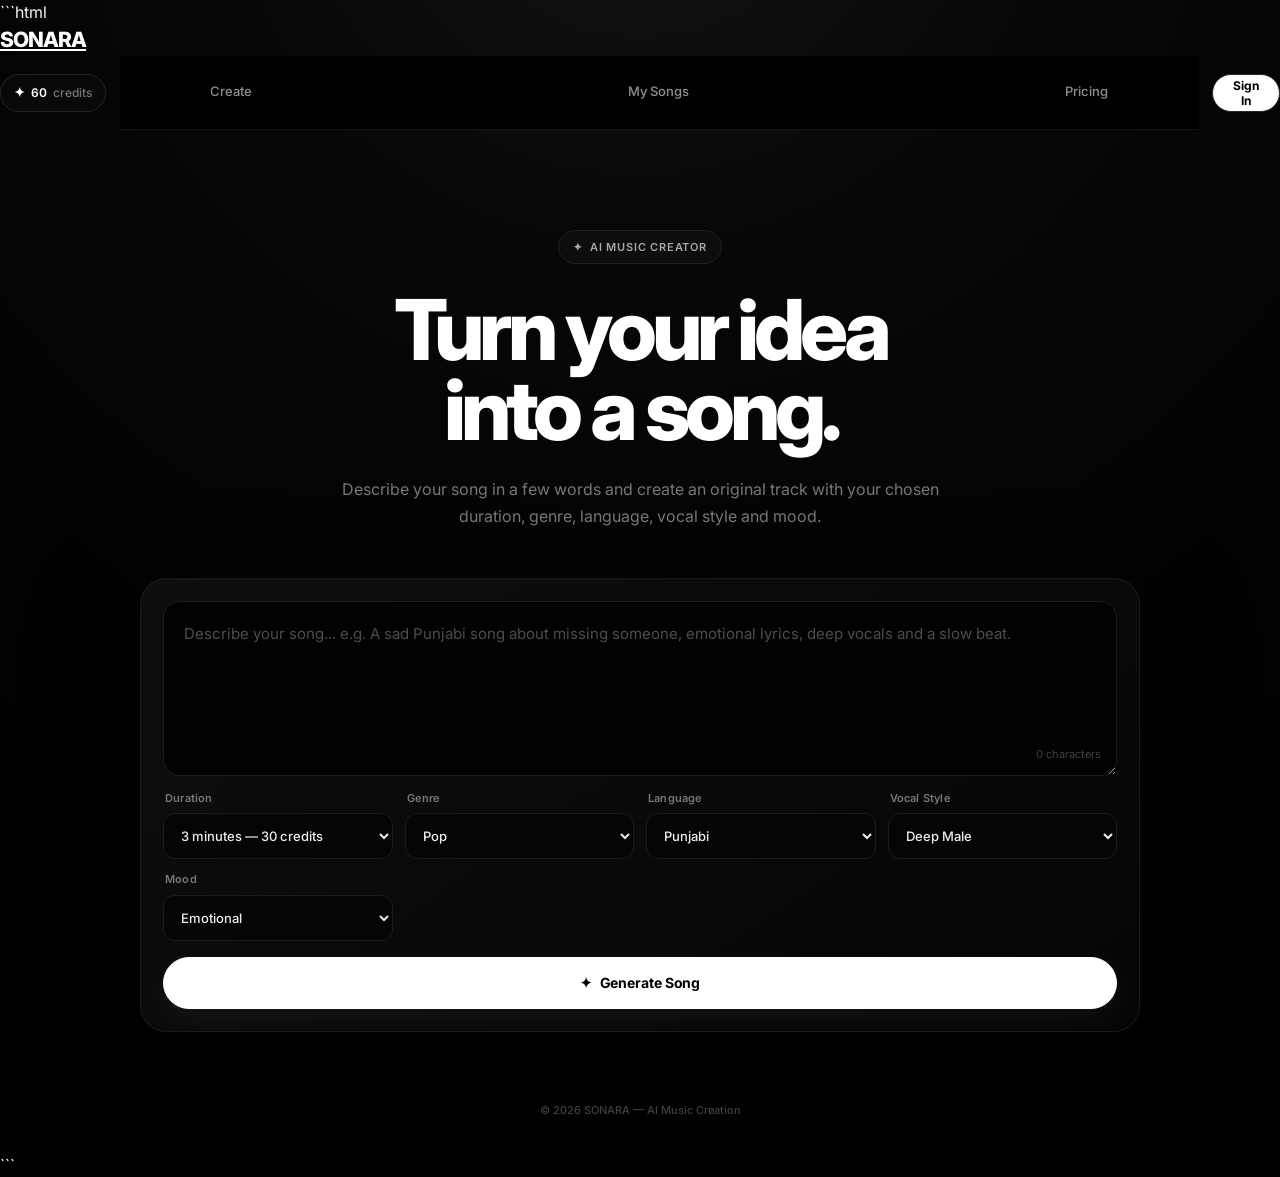
==== commit 90493b7d: "Add options for duration, genre, language, and vocals" ====
--- a/index.html
+++ b/index.html
@@ -1,3 +1,4 @@
+```html
 <!DOCTYPE html>
 <html lang="en">
 <head>
@@ -139,4 +140,380 @@
 
           <select id="duration">
 
-            <op
+            <option value="1">
+              1 minute — 10 credits
+            </option>
+
+            <option value="2">
+              2 minutes — 20 credits
+            </option>
+
+            <option value="3" selected>
+              3 minutes — 30 credits
+            </option>
+
+            <option value="4">
+              4 minutes — 40 credits
+            </option>
+
+            <option value="5">
+              5 minutes — 50 credits
+            </option>
+
+          </select>
+
+        </div>
+
+
+        <div class="option">
+
+          <label for="genre">
+            Genre
+          </label>
+
+          <select id="genre">
+
+            <option>Pop</option>
+            <option>Punjabi</option>
+            <option>Hip-Hop</option>
+            <option>Rap</option>
+            <option>Lo-fi</option>
+            <option>Rock</option>
+            <option>EDM</option>
+            <option>R&B</option>
+
+          </select>
+
+        </div>
+
+
+        <div class="option">
+
+          <label for="language">
+            Language
+          </label>
+
+          <select id="language">
+
+            <option>Punjabi</option>
+            <option>Hindi</option>
+            <option>English</option>
+            <option>Haryanvi</option>
+            <option>Urdu</option>
+
+          </select>
+
+        </div>
+
+
+        <div class="option">
+
+          <label for="vocals">
+            Vocal Style
+          </label>
+
+          <select id="vocals">
+
+            <option>Deep Male</option>
+            <option>Melodic Male</option>
+            <option>Emotional Male</option>
+            <option>Soft Female</option>
+            <option>Powerful Female</option>
+            <option>Rap Vocal</option>
+            <option>AI Original Voice</option>
+
+          </select>
+
+        </div>
+
+
+        <div class="option">
+
+          <label for="mood">
+            Mood
+          </label>
+
+          <select id="mood">
+
+            <option>Happy</option>
+            <option>Sad</option>
+            <option>Romantic</option>
+            <option selected>Emotional</option>
+            <option>Energetic</option>
+            <option>Chill</option>
+            <option>Dark</option>
+            <option>Hopeful</option>
+
+          </select>
+
+        </div>
+
+      </div>
+
+
+      <button
+        type="button"
+        class="generate"
+        onclick="generateSong()"
+      >
+        <span>✦</span>
+        <span>Generate Song</span>
+      </button>
+
+    </section>
+
+  </main>
+
+
+  <!-- ================================
+       AUTH MODAL
+  ================================= -->
+
+  <div
+    class="modal-overlay"
+    id="authModal"
+  >
+
+    <div class="auth-modal">
+
+      <button
+        class="modal-close"
+        onclick="closeAuthModal()"
+      >
+        ×
+      </button>
+
+
+      <div class="auth-icon">
+        ✦
+      </div>
+
+      <h2>
+        Create your account
+      </h2>
+
+      <p class="auth-description">
+        Sign in or create an account to generate your song.
+        New users receive 60 free credits.
+      </p>
+
+
+      <div class="auth-tabs">
+
+        <button
+          class="auth-tab active"
+          id="loginTab"
+          onclick="switchAuth('login')"
+        >
+          Login
+        </button>
+
+        <button
+          class="auth-tab"
+          id="signupTab"
+          onclick="switchAuth('signup')"
+        >
+          Sign Up
+        </button>
+
+      </div>
+
+
+      <!-- Login -->
+
+      <form
+        id="loginForm"
+        class="auth-form"
+        onsubmit="handleLogin(event)"
+      >
+
+        <input
+          type="email"
+          id="loginEmail"
+          placeholder="Email address"
+          required
+        >
+
+        <input
+          type="password"
+          id="loginPassword"
+          placeholder="Password"
+          required
+        >
+
+        <button type="submit">
+          Login
+        </button>
+
+      </form>
+
+
+      <!-- Signup -->
+
+      <form
+        id="signupForm"
+        class="auth-form hidden"
+        onsubmit="handleSignup(event)"
+      >
+
+        <input
+          type="text"
+          id="signupName"
+          placeholder="Your name"
+          required
+        >
+
+        <input
+          type="email"
+          id="signupEmail"
+          placeholder="Email address"
+          required
+        >
+
+        <input
+          type="password"
+          id="signupPassword"
+          placeholder="Create password"
+          minlength="6"
+          required
+        >
+
+        <button type="submit">
+          Create Account
+        </button>
+
+      </form>
+
+
+      <p class="auth-note">
+        By continuing, you agree to our Terms and Privacy Policy.
+      </p>
+
+    </div>
+
+  </div>
+
+
+  <!-- ================================
+       GENERATION PAGE
+  ================================= -->
+
+  <div
+    class="generation-page"
+    id="generationPage"
+  >
+
+    <div class="generation-container">
+
+      <div class="generation-top">
+
+        <button
+          class="back-button"
+          onclick="closeGenerationPage()"
+        >
+          ← Back
+        </button>
+
+        <div class="generation-credit">
+          <span>✦</span>
+          <span id="generationCredits">
+            60
+          </span>
+          credits
+        </div>
+
+      </div>
+
+
+      <div class="generation-content">
+
+        <div class="generation-symbol">
+          ✦
+        </div>
+
+        <div class="generation-status">
+          CREATING YOUR SONG
+        </div>
+
+        <h2 id="generationTitle">
+          Your song is being created
+        </h2>
+
+        <p id="generationDescription">
+          Our AI is preparing your track.
+        </p>
+
+
+        <div class="progress-container">
+
+          <div class="progress-track">
+
+            <div
+              class="progress-bar"
+              id="progressBar"
+            ></div>
+
+          </div>
+
+          <div class="progress-percent">
+            <span id="progressPercent">
+              0
+            </span>%
+          </div>
+
+        </div>
+
+
+        <div class="generation-info">
+
+          <div>
+            <span>Duration</span>
+            <strong id="generationDuration">
+              3 minutes
+            </strong>
+          </div>
+
+          <div>
+            <span>Genre</span>
+            <strong id="generationGenre">
+              Punjabi
+            </strong>
+          </div>
+
+          <div>
+            <span>Language</span>
+            <strong id="generationLanguage">
+              Punjabi
+            </strong>
+          </div>
+
+          <div>
+            <span>Vocals</span>
+            <strong id="generationVocals">
+              Emotional Male
+            </strong>
+          </div>
+
+        </div>
+
+      </div>
+
+    </div>
+
+  </div>
+
+
+  <!-- ================================
+       FOOTER
+  ================================= -->
+
+  <footer>
+    © 2026 SONARA — AI Music Creation
+  </footer>
+
+
+  <script src="script.js"></script>
+
+</body>
+</html>
+```
--- a/style.css
+++ b/style.css
@@ -750,3 +750,720 @@
     font-size: 42px;
   }
 }
+
+/* =========================================
+   HEADER CREDIT SYSTEM
+========================================= */
+
+.header-right {
+  display: flex;
+  align-items: center;
+  gap: 14px;
+}
+
+.credits-pill {
+  height: 38px;
+
+  display: flex;
+  align-items: center;
+  gap: 6px;
+
+  padding: 0 13px;
+
+  background: #090909;
+
+  border: 1px solid #252525;
+
+  border-radius: 999px;
+
+  color: #ffffff;
+
+  font-size: 12px;
+  font-weight: 600;
+}
+
+.credits-icon {
+  font-size: 13px;
+}
+
+.credits-label {
+  color: #777777;
+  font-weight: 500;
+}
+
+
+/* =========================================
+   ACCOUNT BUTTON
+========================================= */
+
+.account-button {
+  height: 38px;
+
+  padding: 0 17px;
+
+  border: 1px solid #292929;
+
+  border-radius: 999px;
+
+  background: #ffffff;
+
+  color: #000000;
+
+  font-family: inherit;
+
+  font-size: 12px;
+
+  font-weight: 700;
+
+  cursor: pointer;
+
+  transition: all 180ms ease;
+}
+
+.account-button:hover {
+  background: #dddddd;
+
+  transform: translateY(-1px);
+}
+
+
+/* =========================================
+   AUTH MODAL
+========================================= */
+
+.modal-overlay {
+  position: fixed;
+
+  inset: 0;
+
+  z-index: 1000;
+
+  display: flex;
+
+  align-items: center;
+  justify-content: center;
+
+  padding: 20px;
+
+  background: rgba(0, 0, 0, 0.78);
+
+  backdrop-filter: blur(12px);
+
+  opacity: 0;
+
+  visibility: hidden;
+
+  transition:
+    opacity 200ms ease,
+    visibility 200ms ease;
+}
+
+.modal-overlay.show {
+  opacity: 1;
+
+  visibility: visible;
+}
+
+
+.auth-modal {
+  width: min(430px, 100%);
+
+  position: relative;
+
+  padding: 32px;
+
+  background: #080808;
+
+  border: 1px solid #242424;
+
+  border-radius: 24px;
+
+  box-shadow:
+    0 30px 100px rgba(0, 0, 0, 0.9);
+
+  transform: translateY(15px) scale(0.98);
+
+  transition: transform 200ms ease;
+}
+
+.modal-overlay.show .auth-modal {
+  transform: translateY(0) scale(1);
+}
+
+
+.modal-close {
+  position: absolute;
+
+  top: 15px;
+  right: 15px;
+
+  width: 34px;
+  height: 34px;
+
+  border: 1px solid #242424;
+
+  border-radius: 50%;
+
+  background: #101010;
+
+  color: #888888;
+
+  font-size: 20px;
+
+  line-height: 1;
+
+  cursor: pointer;
+
+  transition: all 180ms ease;
+}
+
+.modal-close:hover {
+  background: #ffffff;
+
+  color: #000000;
+
+  border-color: #ffffff;
+}
+
+
+.auth-icon {
+  width: 46px;
+  height: 46px;
+
+  display: flex;
+
+  align-items: center;
+  justify-content: center;
+
+  margin-bottom: 18px;
+
+  background: #ffffff;
+
+  color: #000000;
+
+  border-radius: 14px;
+
+  font-size: 18px;
+}
+
+
+.auth-modal h2 {
+  font-size: 24px;
+
+  letter-spacing: -0.7px;
+
+  margin-bottom: 8px;
+}
+
+
+.auth-description {
+  color: #777777;
+
+  font-size: 13px;
+
+  line-height: 1.6;
+
+  margin-bottom: 24px;
+}
+
+
+/* =========================================
+   AUTH TABS
+========================================= */
+
+.auth-tabs {
+  display: grid;
+
+  grid-template-columns: 1fr 1fr;
+
+  gap: 5px;
+
+  padding: 4px;
+
+  margin-bottom: 18px;
+
+  background: #030303;
+
+  border: 1px solid #1b1b1b;
+
+  border-radius: 12px;
+}
+
+.auth-tab {
+  height: 38px;
+
+  border: none;
+
+  border-radius: 9px;
+
+  background: transparent;
+
+  color: #666666;
+
+  font-family: inherit;
+
+  font-size: 12px;
+
+  font-weight: 600;
+
+  cursor: pointer;
+}
+
+.auth-tab.active {
+  background: #ffffff;
+
+  color: #000000;
+}
+
+
+/* =========================================
+   AUTH FORMS
+========================================= */
+
+.auth-form {
+  display: flex;
+
+  flex-direction: column;
+
+  gap: 10px;
+}
+
+.auth-form.hidden {
+  display: none;
+}
+
+
+.auth-form input {
+  width: 100%;
+
+  height: 48px;
+
+  padding: 0 14px;
+
+  background: #030303;
+
+  color: #ffffff;
+
+  border: 1px solid #202020;
+
+  border-radius: 11px;
+
+  outline: none;
+
+  font-family: inherit;
+
+  font-size: 13px;
+
+  transition: border 180ms ease;
+}
+
+.auth-form input:focus {
+  border-color: #444444;
+}
+
+.auth-form input::placeholder {
+  color: #4e4e4e;
+}
+
+
+.auth-form button {
+  height: 48px;
+
+  margin-top: 5px;
+
+  border: 1px solid #ffffff;
+
+  border-radius: 999px;
+
+  background: #ffffff;
+
+  color: #000000;
+
+  font-family: inherit;
+
+  font-size: 13px;
+
+  font-weight: 700;
+
+  cursor: pointer;
+
+  transition: all 180ms ease;
+}
+
+.auth-form button:hover {
+  background: #dddddd;
+
+  transform: translateY(-1px);
+}
+
+
+.auth-note {
+  color: #444444;
+
+  font-size: 10px;
+
+  text-align: center;
+
+  line-height: 1.5;
+
+  margin-top: 18px;
+}
+
+
+/* =========================================
+   GENERATION PAGE
+========================================= */
+
+.generation-page {
+  position: fixed;
+
+  inset: 0;
+
+  z-index: 900;
+
+  overflow-y: auto;
+
+  background:
+    radial-gradient(
+      circle at 50% 10%,
+      #121212 0%,
+      #050505 35%,
+      #000000 75%
+    );
+
+  opacity: 0;
+
+  visibility: hidden;
+
+  transform: translateY(15px);
+
+  transition:
+    opacity 250ms ease,
+    visibility 250ms ease,
+    transform 250ms ease;
+}
+
+.generation-page.show {
+  opacity: 1;
+
+  visibility: visible;
+
+  transform: translateY(0);
+}
+
+
+.generation-container {
+  width: min(900px, 92%);
+
+  margin: 0 auto;
+
+  min-height: 100vh;
+}
+
+
+.generation-top {
+  height: 74px;
+
+  display: flex;
+
+  align-items: center;
+
+  justify-content: space-between;
+
+  border-bottom: 1px solid #151515;
+}
+
+
+.back-button {
+  height: 38px;
+
+  padding: 0 15px;
+
+  border: 1px solid #242424;
+
+  border-radius: 999px;
+
+  background: #090909;
+
+  color: #aaaaaa;
+
+  font-family: inherit;
+
+  font-size: 12px;
+
+  cursor: pointer;
+
+  transition: all 180ms ease;
+}
+
+.back-button:hover {
+  color: #ffffff;
+
+  border-color: #444444;
+}
+
+
+.generation-credit {
+  display: flex;
+
+  align-items: center;
+
+  gap: 6px;
+
+  color: #aaaaaa;
+
+  font-size: 12px;
+
+  font-weight: 600;
+}
+
+.generation-credit span:first-child {
+  color: #ffffff;
+}
+
+
+/* =========================================
+   GENERATION CONTENT
+========================================= */
+
+.generation-content {
+  width: min(650px, 100%);
+
+  margin: 100px auto;
+
+  text-align: center;
+}
+
+
+.generation-symbol {
+  width: 64px;
+  height: 64px;
+
+  display: flex;
+
+  align-items: center;
+  justify-content: center;
+
+  margin: 0 auto 25px;
+
+  border-radius: 20px;
+
+  background: #ffffff;
+
+  color: #000000;
+
+  font-size: 25px;
+
+  animation: pulseSymbol 1.8s infinite;
+}
+
+
+@keyframes pulseSymbol {
+
+  0% {
+    transform: scale(1);
+    box-shadow: 0 0 0 rgba(255,255,255,0);
+  }
+
+  50% {
+    transform: scale(1.04);
+    box-shadow: 0 0 35px rgba(255,255,255,0.08);
+  }
+
+  100% {
+    transform: scale(1);
+    box-shadow: 0 0 0 rgba(255,255,255,0);
+  }
+
+}
+
+
+.generation-status {
+  color: #666666;
+
+  font-size: 10px;
+
+  font-weight: 700;
+
+  letter-spacing: 1.5px;
+
+  margin-bottom: 12px;
+}
+
+
+.generation-content h2 {
+  font-size: clamp(30px, 5vw, 48px);
+
+  letter-spacing: -2px;
+
+  margin-bottom: 12px;
+}
+
+
+.generation-content > p {
+  color: #666666;
+
+  font-size: 14px;
+}
+
+
+/* =========================================
+   PROGRESS
+========================================= */
+
+.progress-container {
+  margin-top: 45px;
+}
+
+
+.progress-track {
+  width: 100%;
+
+  height: 7px;
+
+  overflow: hidden;
+
+  background: #111111;
+
+  border-radius: 999px;
+
+  border: 1px solid #1c1c1c;
+}
+
+
+.progress-bar {
+  width: 0%;
+
+  height: 100%;
+
+  background: #ffffff;
+
+  border-radius: 999px;
+
+  transition: width 120ms linear;
+}
+
+
+.progress-percent {
+  margin-top: 10px;
+
+  color: #555555;
+
+  font-size: 11px;
+}
+
+
+/* =========================================
+   GENERATION INFO
+========================================= */
+
+.generation-info {
+  display: grid;
+
+  grid-template-columns:
+    repeat(4, 1fr);
+
+  gap: 10px;
+
+  margin-top: 40px;
+}
+
+
+.generation-info div {
+  padding: 15px;
+
+  background: #080808;
+
+  border: 1px solid #1b1b1b;
+
+  border-radius: 13px;
+}
+
+
+.generation-info span {
+  display: block;
+
+  color: #555555;
+
+  font-size: 10px;
+
+  margin-bottom: 5px;
+}
+
+
+.generation-info strong {
+  display: block;
+
+  color: #cccccc;
+
+  font-size: 11px;
+
+  font-weight: 600;
+
+  overflow: hidden;
+
+  text-overflow: ellipsis;
+
+  white-space: nowrap;
+}
+
+
+/* =========================================
+   MOBILE AUTH
+========================================= */
+
+@media (max-width: 800px) {
+
+  .header-right {
+    gap: 7px;
+  }
+
+  .nav-links {
+    display: none;
+  }
+
+  .generation-info {
+    grid-template-columns: 1fr 1fr;
+  }
+
+}
+
+
+@media (max-width: 520px) {
+
+  .credits-label {
+    display: none;
+  }
+
+  .credits-pill {
+    padding: 0 11px;
+  }
+
+  .auth-modal {
+    padding: 25px 20px;
+
+    border-radius: 20px;
+  }
+
+  .generation-content {
+    margin-top: 70px;
+  }
+
+  .generation-content h2 {
+    font-size: 32px;
+  }
+
+  .generation-info {
+    grid-template-columns: 1fr 1fr;
+  }
+
+}
+
+
+@media (max-width: 380px) {
+
+  .generation-info {
+    grid-template-columns: 1fr;
+  }
+
+}
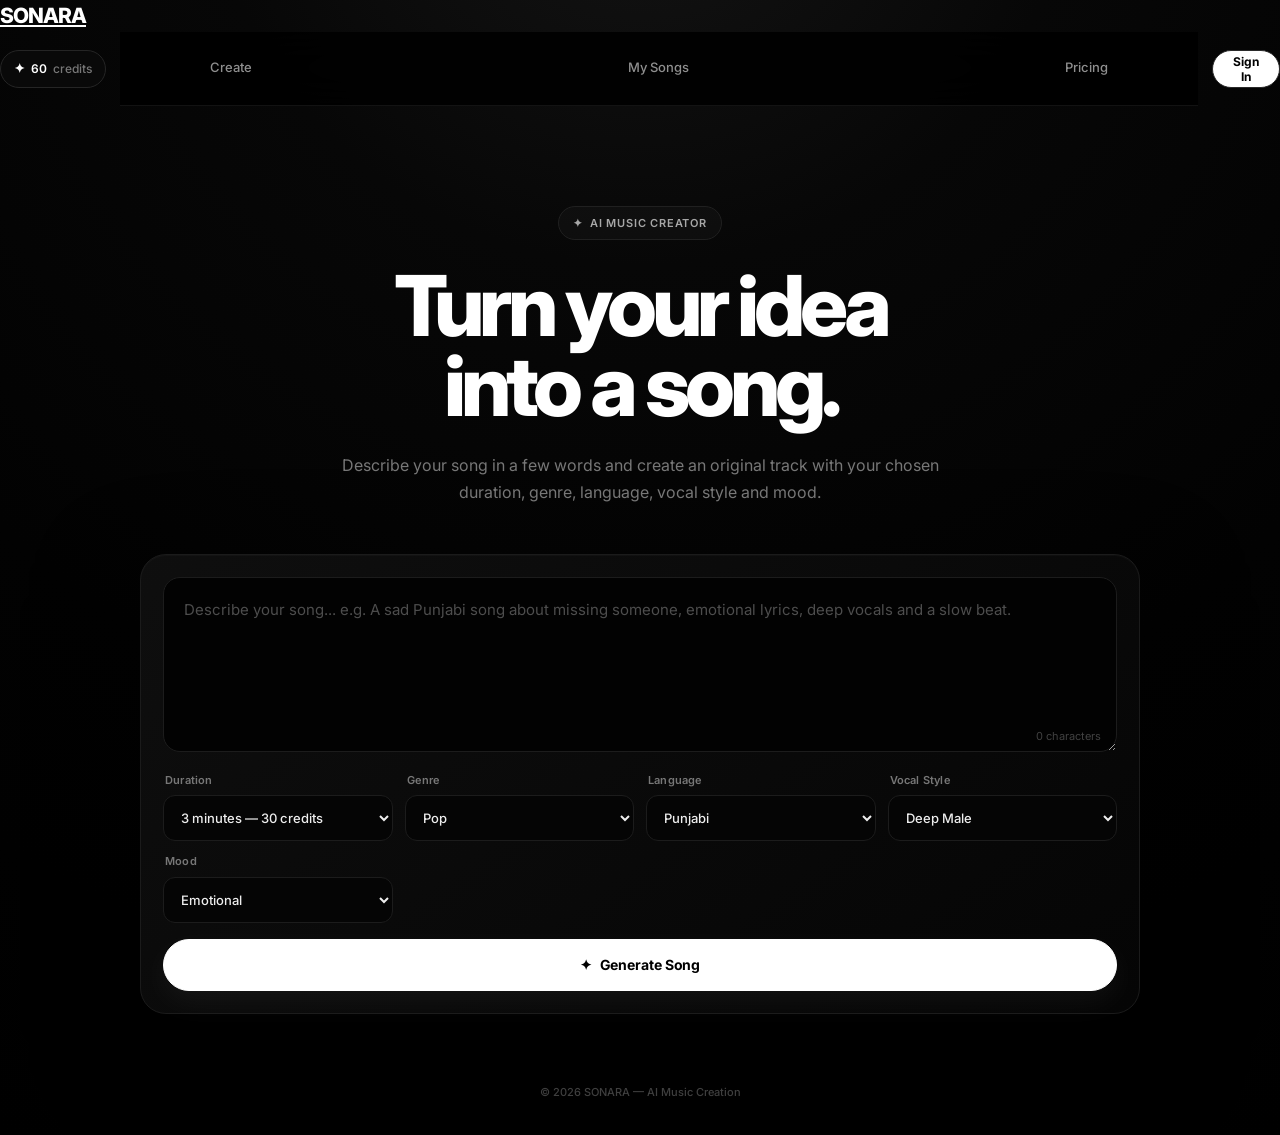
==== commit 64c62808: "Clean up index.html by removing code block Removed unnecessary code block formatting from HTML." ====
--- a/index.html
+++ b/index.html
@@ -1,4 +1,3 @@
-```html
 <!DOCTYPE html>
 <html lang="en">
 <head>
@@ -516,4 +515,4 @@
 
 </body>
 </html>
-```
+
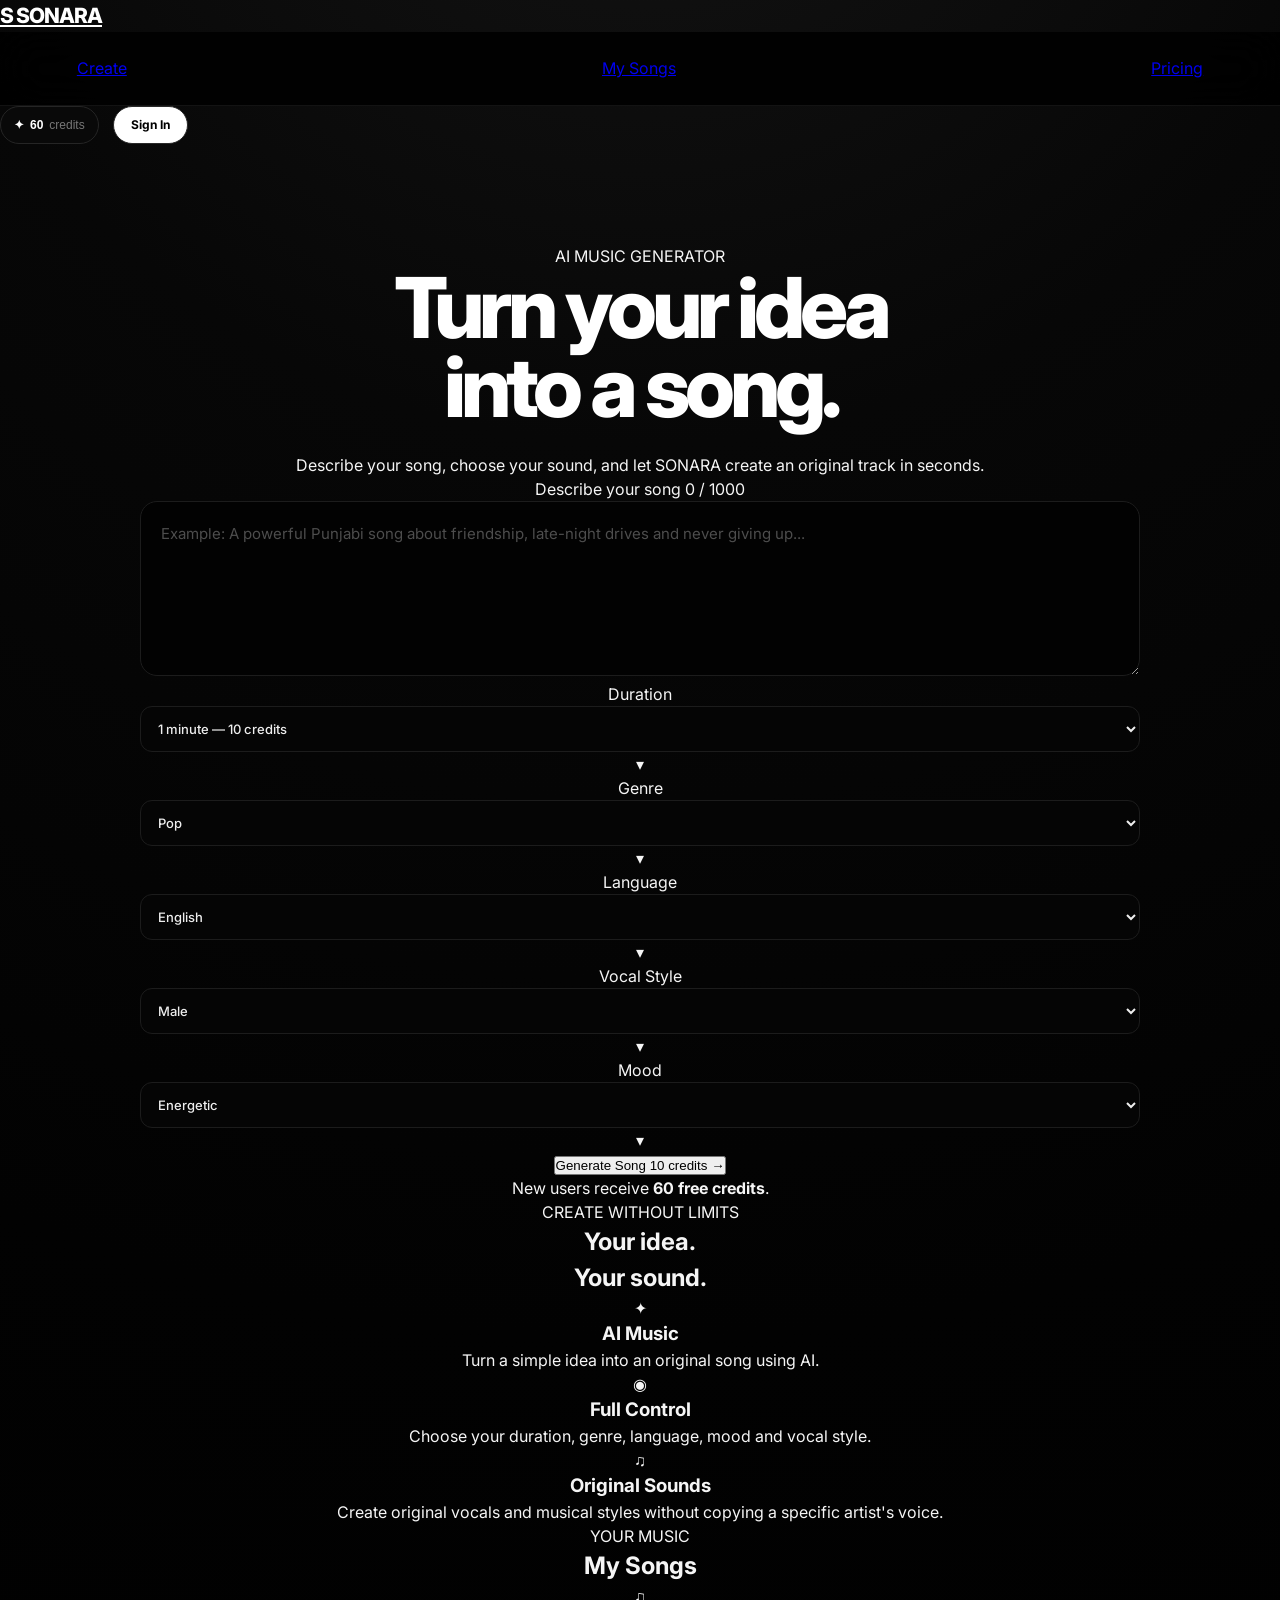
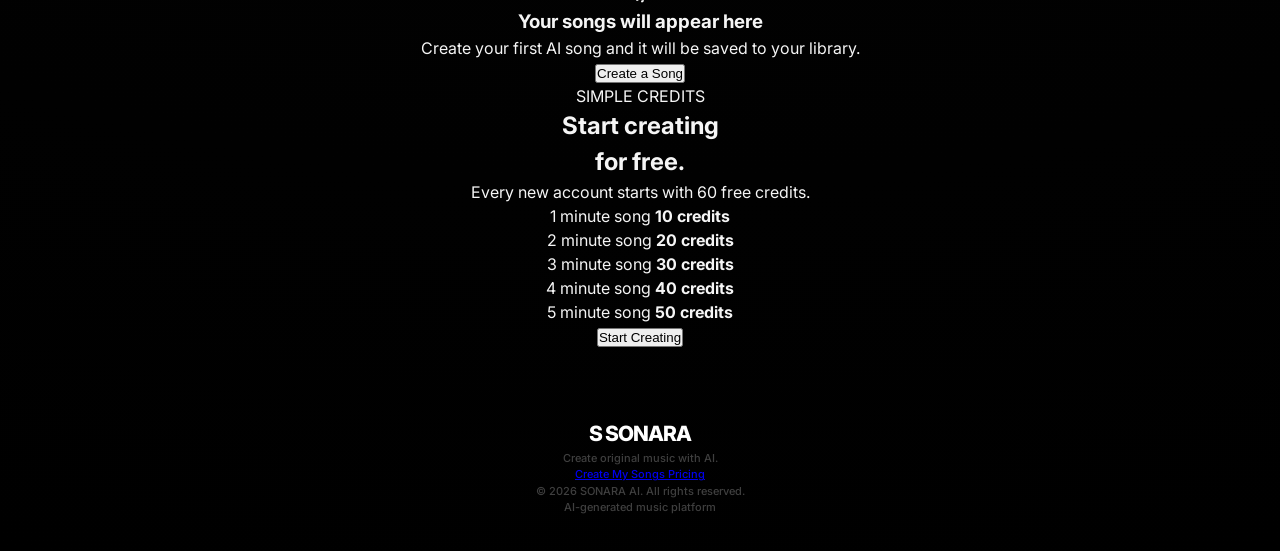
==== commit a5c69700: "Refactor index.html for improved structure and semantics Updated HTML structure and improved accessi" ====
--- a/index.html
+++ b/index.html
@@ -1,316 +1,860 @@
 <!DOCTYPE html>
 <html lang="en">
 <head>
-  <meta charset="UTF-8">
-
-  <meta name="viewport" content="width=device-width, initial-scale=1.0">
+  <meta charset="UTF-8" />
+
+  <meta
+    name="viewport"
+    content="width=device-width, initial-scale=1.0"
+  />
 
   <meta
     name="description"
-    content="Create original AI-powered music with SONARA."
-  >
-
-  <meta name="theme-color" content="#000000">
-
-  <title>SONARA — AI Music Generator</title>
-
-  <link rel="preconnect" href="https://fonts.googleapis.com">
+    content="SONARA AI — Create original AI-generated songs from your ideas."
+  />
+
+  <title>SONARA AI — AI Song Generator</title>
+
+  <link rel="preconnect" href="https://fonts.googleapis.com" />
+  <link rel="preconnect" href="https://fonts.gstatic.com" crossorigin />
 
   <link
     href="https://fonts.googleapis.com/css2?family=Inter:wght@400;500;600;700;800&display=swap"
     rel="stylesheet"
-  >
-
-  <link rel="stylesheet" href="style.css">
+  />
+
+  <link rel="stylesheet" href="style.css" />
 </head>
 
 <body>
 
-  <!-- ================================
-       HEADER
-  ================================= -->
-
-  <header class="navbar">
-
-    <a href="#" class="logo">
-      SONARA
-    </a>
-
-    <div class="header-right">
-
-      <div
-        class="credits-pill"
-        id="creditsPill"
-      >
-        <span class="credits-icon">✦</span>
-
-        <span id="creditsAmount">
-          60
-        </span>
-
-        <span class="credits-label">
-          credits
-        </span>
-      </div>
-
-      <nav class="nav-links">
-
-        <a href="#create">
+  <!-- =========================================
+       NAVIGATION
+  ========================================== -->
+
+  <header class="site-header">
+
+    <div class="nav-container">
+
+      <!-- Logo -->
+
+      <a href="#" class="logo">
+        <span class="logo-mark">S</span>
+        <span class="logo-text">SONARA</span>
+      </a>
+
+
+      <!-- Navigation -->
+
+      <nav class="main-nav">
+
+        <a href="#create" class="nav-link active">
           Create
         </a>
 
-        <a href="#songs">
+        <a href="#songs" class="nav-link">
           My Songs
         </a>
 
-        <a href="#pricing">
+        <a href="#pricing" class="nav-link">
           Pricing
         </a>
 
       </nav>
 
-      <button
-        class="account-button"
-        id="accountButton"
-        onclick="openAuthModal()"
-      >
-        Sign In
-      </button>
+
+      <!-- Right Side -->
+
+      <div class="header-right">
+
+        <!-- Credits -->
+
+        <button
+          type="button"
+          class="credits-pill"
+          id="creditsButton"
+          onclick="showCreditsInfo()"
+        >
+          <span class="credit-icon">✦</span>
+
+          <span id="creditsCount">
+            60
+          </span>
+
+          <span class="credits-label">
+            credits
+          </span>
+        </button>
+
+
+        <!-- Account -->
+
+        <button
+          type="button"
+          class="account-button"
+          id="accountButton"
+          onclick="handleAccountClick()"
+        >
+          Sign In
+        </button>
+
+      </div>
 
     </div>
 
   </header>
 
 
-  <!-- ================================
-       HOME
-  ================================= -->
-
-  <main id="create">
-
-    <div class="badge">
-      <span>✦</span>
-      AI MUSIC CREATOR
-    </div>
-
-    <h1>
-      Turn your idea<br>
-      into a song.
-    </h1>
-
-    <p class="subtitle">
-      Describe your song in a few words and create
-      an original track with your chosen duration,
-      genre, language, vocal style and mood.
-    </p>
-
-
-    <!-- ================================
-         GENERATOR CARD
-    ================================= -->
-
-    <section class="generator">
-
-      <div class="prompt-wrapper">
-
-        <textarea
-          id="prompt"
-          maxlength="1000"
-          placeholder="Describe your song... e.g. A sad Punjabi song about missing someone, emotional lyrics, deep vocals and a slow beat."
-        ></textarea>
-
-        <span
-          class="char-count"
-          id="charCount"
+
+  <!-- =========================================
+       MAIN
+  ========================================== -->
+
+  <main>
+
+    <!-- =======================================
+         HERO / CREATE SECTION
+    ======================================== -->
+
+    <section
+      class="hero-section"
+      id="create"
+    >
+
+      <div class="hero-container">
+
+        <!-- Heading -->
+
+        <div class="hero-content">
+
+          <div class="eyebrow">
+            <span class="eyebrow-dot"></span>
+            AI MUSIC GENERATOR
+          </div>
+
+          <h1>
+            Turn your idea
+            <br />
+            into a <span>song.</span>
+          </h1>
+
+          <p class="hero-description">
+            Describe your song, choose your sound,
+            and let SONARA create an original track
+            in seconds.
+          </p>
+
+        </div>
+
+
+
+        <!-- =====================================
+             GENERATOR CARD
+        ====================================== -->
+
+        <div class="generator-card">
+
+          <!-- Prompt -->
+
+          <div class="field-group">
+
+            <div class="field-header">
+
+              <label for="prompt">
+                Describe your song
+              </label>
+
+              <span
+                class="character-counter"
+                id="characterCounter"
+              >
+                0 / 1000
+              </span>
+
+            </div>
+
+
+            <textarea
+              id="prompt"
+              class="prompt-input"
+              maxlength="1000"
+              placeholder="Example: A powerful Punjabi song about friendship, late-night drives and never giving up..."
+              oninput="updateCharacterCount()"
+            ></textarea>
+
+          </div>
+
+
+
+          <!-- =================================
+               OPTIONS
+          ================================== -->
+
+          <div class="options-grid">
+
+
+            <!-- Duration -->
+
+            <div class="field-group">
+
+              <label for="duration">
+                Duration
+              </label>
+
+              <div class="select-wrapper">
+
+                <select
+                  id="duration"
+                  onchange="updateSongCost()"
+                >
+
+                  <option value="1">
+                    1 minute — 10 credits
+                  </option>
+
+                  <option value="2">
+                    2 minutes — 20 credits
+                  </option>
+
+                  <option value="3">
+                    3 minutes — 30 credits
+                  </option>
+
+                  <option value="4">
+                    4 minutes — 40 credits
+                  </option>
+
+                  <option value="5">
+                    5 minutes — 50 credits
+                  </option>
+
+                </select>
+
+                <span class="select-arrow">
+                  ▾
+                </span>
+
+              </div>
+
+            </div>
+
+
+
+            <!-- Genre -->
+
+            <div class="field-group">
+
+              <label for="genre">
+                Genre
+              </label>
+
+              <div class="select-wrapper">
+
+                <select id="genre">
+
+                  <option value="Pop">
+                    Pop
+                  </option>
+
+                  <option value="Punjabi">
+                    Punjabi
+                  </option>
+
+                  <option value="Hip-Hop">
+                    Hip-Hop
+                  </option>
+
+                  <option value="Rap">
+                    Rap
+                  </option>
+
+                  <option value="R&B">
+                    R&B
+                  </option>
+
+                  <option value="Rock">
+                    Rock
+                  </option>
+
+                  <option value="Lo-fi">
+                    Lo-fi
+                  </option>
+
+                  <option value="Electronic">
+                    Electronic
+                  </option>
+
+                  <option value="Bollywood">
+                    Bollywood
+                  </option>
+
+                  <option value="Acoustic">
+                    Acoustic
+                  </option>
+
+                </select>
+
+                <span class="select-arrow">
+                  ▾
+                </span>
+
+              </div>
+
+            </div>
+
+
+
+            <!-- Language -->
+
+            <div class="field-group">
+
+              <label for="language">
+                Language
+              </label>
+
+              <div class="select-wrapper">
+
+                <select id="language">
+
+                  <option value="English">
+                    English
+                  </option>
+
+                  <option value="Hindi">
+                    Hindi
+                  </option>
+
+                  <option value="Punjabi">
+                    Punjabi
+                  </option>
+
+                  <option value="Hinglish">
+                    Hinglish
+                  </option>
+
+                  <option value="Urdu">
+                    Urdu
+                  </option>
+
+                  <option value="Bengali">
+                    Bengali
+                  </option>
+
+                  <option value="Tamil">
+                    Tamil
+                  </option>
+
+                  <option value="Telugu">
+                    Telugu
+                  </option>
+
+                </select>
+
+                <span class="select-arrow">
+                  ▾
+                </span>
+
+              </div>
+
+            </div>
+
+
+
+            <!-- Vocal Style -->
+
+            <div class="field-group">
+
+              <label for="vocalStyle">
+                Vocal Style
+              </label>
+
+              <div class="select-wrapper">
+
+                <select id="vocalStyle">
+
+                  <option value="Male">
+                    Male
+                  </option>
+
+                  <option value="Female">
+                    Female
+                  </option>
+
+                  <option value="Duet">
+                    Duet
+                  </option>
+
+                  <option value="Deep">
+                    Deep
+                  </option>
+
+                  <option value="Soft">
+                    Soft
+                  </option>
+
+                  <option value="Powerful">
+                    Powerful
+                  </option>
+
+                  <option value="Melodic">
+                    Melodic
+                  </option>
+
+                </select>
+
+                <span class="select-arrow">
+                  ▾
+                </span>
+
+              </div>
+
+            </div>
+
+
+
+            <!-- Mood -->
+
+            <div class="field-group">
+
+              <label for="mood">
+                Mood
+              </label>
+
+              <div class="select-wrapper">
+
+                <select id="mood">
+
+                  <option value="Energetic">
+                    Energetic
+                  </option>
+
+                  <option value="Happy">
+                    Happy
+                  </option>
+
+                  <option value="Sad">
+                    Sad
+                  </option>
+
+                  <option value="Romantic">
+                    Romantic
+                  </option>
+
+                  <option value="Chill">
+                    Chill
+                  </option>
+
+                  <option value="Dark">
+                    Dark
+                  </option>
+
+                  <option value="Emotional">
+                    Emotional
+                  </option>
+
+                  <option value="Motivational">
+                    Motivational
+                  </option>
+
+                </select>
+
+                <span class="select-arrow">
+                  ▾
+                </span>
+
+              </div>
+
+            </div>
+
+          </div>
+
+
+
+          <!-- =================================
+               GENERATE BUTTON
+          ================================== -->
+
+          <div class="generate-area">
+
+            <button
+              type="button"
+              class="generate-button"
+              id="generateButton"
+              onclick="generateSong()"
+            >
+
+              <span class="generate-button-text">
+                Generate Song
+              </span>
+
+              <span class="generate-button-cost">
+                <span id="generateCost">
+                  10
+                </span>
+                credits
+              </span>
+
+              <span class="generate-arrow">
+                →
+              </span>
+
+            </button>
+
+
+            <p class="credit-note">
+              New users receive
+              <strong>60 free credits</strong>.
+            </p>
+
+          </div>
+
+        </div>
+
+      </div>
+
+    </section>
+
+
+
+    <!-- =======================================
+         FEATURES
+    ======================================== -->
+
+    <section class="features-section">
+
+      <div class="section-container">
+
+        <div class="section-heading">
+
+          <div class="eyebrow">
+            <span class="eyebrow-dot"></span>
+            CREATE WITHOUT LIMITS
+          </div>
+
+          <h2>
+            Your idea.
+            <br />
+            Your sound.
+          </h2>
+
+        </div>
+
+
+        <div class="features-grid">
+
+          <!-- Feature 1 -->
+
+          <div class="feature-card">
+
+            <div class="feature-icon">
+              ✦
+            </div>
+
+            <h3>
+              AI Music
+            </h3>
+
+            <p>
+              Turn a simple idea into an
+              original song using AI.
+            </p>
+
+          </div>
+
+
+          <!-- Feature 2 -->
+
+          <div class="feature-card">
+
+            <div class="feature-icon">
+              ◉
+            </div>
+
+            <h3>
+              Full Control
+            </h3>
+
+            <p>
+              Choose your duration, genre,
+              language, mood and vocal style.
+            </p>
+
+          </div>
+
+
+          <!-- Feature 3 -->
+
+          <div class="feature-card">
+
+            <div class="feature-icon">
+              ♫
+            </div>
+
+            <h3>
+              Original Sounds
+            </h3>
+
+            <p>
+              Create original vocals and
+              musical styles without copying
+              a specific artist's voice.
+            </p>
+
+          </div>
+
+        </div>
+
+      </div>
+
+    </section>
+
+
+
+    <!-- =======================================
+         MY SONGS
+    ======================================== -->
+
+    <section
+      class="songs-section"
+      id="songs"
+    >
+
+      <div class="section-container">
+
+        <div class="songs-header">
+
+          <div>
+
+            <div class="eyebrow">
+              <span class="eyebrow-dot"></span>
+              YOUR MUSIC
+            </div>
+
+            <h2>
+              My Songs
+            </h2>
+
+          </div>
+
+        </div>
+
+
+        <div
+          class="empty-songs"
+          id="emptySongs"
         >
-          0 characters
-        </span>
+
+          <div class="empty-songs-icon">
+            ♫
+          </div>
+
+          <h3>
+            Your songs will appear here
+          </h3>
+
+          <p>
+            Create your first AI song and
+            it will be saved to your library.
+          </p>
+
+          <button
+            type="button"
+            class="secondary-button"
+            onclick="scrollToCreate()"
+          >
+            Create a Song
+          </button>
+
+        </div>
 
       </div>
 
-
-      <div class="options">
-
-        <div class="option">
-
-          <label for="duration">
-            Duration
-          </label>
-
-          <select id="duration">
-
-            <option value="1">
-              1 minute — 10 credits
-            </option>
-
-            <option value="2">
-              2 minutes — 20 credits
-            </option>
-
-            <option value="3" selected>
-              3 minutes — 30 credits
-            </option>
-
-            <option value="4">
-              4 minutes — 40 credits
-            </option>
-
-            <option value="5">
-              5 minutes — 50 credits
-            </option>
-
-          </select>
-
-        </div>
-
-
-        <div class="option">
-
-          <label for="genre">
-            Genre
-          </label>
-
-          <select id="genre">
-
-            <option>Pop</option>
-            <option>Punjabi</option>
-            <option>Hip-Hop</option>
-            <option>Rap</option>
-            <option>Lo-fi</option>
-            <option>Rock</option>
-            <option>EDM</option>
-            <option>R&B</option>
-
-          </select>
-
-        </div>
-
-
-        <div class="option">
-
-          <label for="language">
-            Language
-          </label>
-
-          <select id="language">
-
-            <option>Punjabi</option>
-            <option>Hindi</option>
-            <option>English</option>
-            <option>Haryanvi</option>
-            <option>Urdu</option>
-
-          </select>
-
-        </div>
-
-
-        <div class="option">
-
-          <label for="vocals">
-            Vocal Style
-          </label>
-
-          <select id="vocals">
-
-            <option>Deep Male</option>
-            <option>Melodic Male</option>
-            <option>Emotional Male</option>
-            <option>Soft Female</option>
-            <option>Powerful Female</option>
-            <option>Rap Vocal</option>
-            <option>AI Original Voice</option>
-
-          </select>
-
-        </div>
-
-
-        <div class="option">
-
-          <label for="mood">
-            Mood
-          </label>
-
-          <select id="mood">
-
-            <option>Happy</option>
-            <option>Sad</option>
-            <option>Romantic</option>
-            <option selected>Emotional</option>
-            <option>Energetic</option>
-            <option>Chill</option>
-            <option>Dark</option>
-            <option>Hopeful</option>
-
-          </select>
+    </section>
+
+
+
+    <!-- =======================================
+         PRICING
+    ======================================== -->
+
+    <section
+      class="pricing-section"
+      id="pricing"
+    >
+
+      <div class="section-container">
+
+        <div class="pricing-content">
+
+          <div class="eyebrow">
+            <span class="eyebrow-dot"></span>
+            SIMPLE CREDITS
+          </div>
+
+          <h2>
+            Start creating
+            <br />
+            for free.
+          </h2>
+
+          <p>
+            Every new account starts with
+            60 free credits.
+          </p>
+
+
+          <div class="credit-breakdown">
+
+            <div class="credit-row">
+
+              <span>
+                1 minute song
+              </span>
+
+              <strong>
+                10 credits
+              </strong>
+
+            </div>
+
+            <div class="credit-row">
+
+              <span>
+                2 minute song
+              </span>
+
+              <strong>
+                20 credits
+              </strong>
+
+            </div>
+
+            <div class="credit-row">
+
+              <span>
+                3 minute song
+              </span>
+
+              <strong>
+                30 credits
+              </strong>
+
+            </div>
+
+            <div class="credit-row">
+
+              <span>
+                4 minute song
+              </span>
+
+              <strong>
+                40 credits
+              </strong>
+
+            </div>
+
+            <div class="credit-row">
+
+              <span>
+                5 minute song
+              </span>
+
+              <strong>
+                50 credits
+              </strong>
+
+            </div>
+
+          </div>
+
+
+          <button
+            type="button"
+            class="secondary-button"
+            onclick="scrollToCreate()"
+          >
+            Start Creating
+          </button>
 
         </div>
 
       </div>
 
-
-      <button
-        type="button"
-        class="generate"
-        onclick="generateSong()"
-      >
-        <span>✦</span>
-        <span>Generate Song</span>
-      </button>
-
     </section>
 
   </main>
 
 
-  <!-- ================================
+
+  <!-- =========================================
        AUTH MODAL
-  ================================= -->
+  ========================================== -->
 
   <div
     class="modal-overlay"
     id="authModal"
+    aria-hidden="true"
   >
 
-    <div class="auth-modal">
+    <div
+      class="auth-modal"
+      role="dialog"
+      aria-modal="true"
+      aria-labelledby="authTitle"
+    >
+
+      <!-- Close -->
 
       <button
+        type="button"
         class="modal-close"
         onclick="closeAuthModal()"
+        aria-label="Close"
       >
         ×
       </button>
 
 
+      <!-- Icon -->
+
       <div class="auth-icon">
         ✦
       </div>
 
-      <h2>
-        Create your account
+
+      <!-- Heading -->
+
+      <h2 id="authTitle">
+        Welcome to SONARA
       </h2>
 
       <p class="auth-description">
-        Sign in or create an account to generate your song.
-        New users receive 60 free credits.
+        Sign in or create an account to
+        start generating songs.
       </p>
 
 
+
+      <!-- =====================================
+           AUTH TABS
+      ====================================== -->
+
       <div class="auth-tabs">
 
         <button
+          type="button"
           class="auth-tab active"
           id="loginTab"
-          onclick="switchAuth('login')"
+          onclick="showLoginForm()"
         >
-          Login
+          Sign In
         </button>
 
         <button
+          type="button"
           class="auth-tab"
           id="signupTab"
-          onclick="switchAuth('signup')"
+          onclick="showSignupForm()"
         >
           Sign Up
         </button>
@@ -318,111 +862,198 @@
       </div>
 
 
-      <!-- Login -->
+
+      <!-- =====================================
+           LOGIN FORM
+      ====================================== -->
 
       <form
+        class="auth-form"
         id="loginForm"
-        class="auth-form"
         onsubmit="handleLogin(event)"
       >
 
-        <input
-          type="email"
-          id="loginEmail"
-          placeholder="Email address"
-          required
+        <div class="auth-field">
+
+          <label for="loginEmail">
+            Email
+          </label>
+
+          <input
+            type="email"
+            id="loginEmail"
+            placeholder="you@example.com"
+            autocomplete="email"
+            required
+          />
+
+        </div>
+
+
+        <div class="auth-field">
+
+          <label for="loginPassword">
+            Password
+          </label>
+
+          <input
+            type="password"
+            id="loginPassword"
+            placeholder="Enter your password"
+            autocomplete="current-password"
+            required
+          />
+
+        </div>
+
+
+        <button
+          type="submit"
+          class="auth-submit"
         >
-
-        <input
-          type="password"
-          id="loginPassword"
-          placeholder="Password"
-          required
-        >
-
-        <button type="submit">
-          Login
+          Sign In
         </button>
 
       </form>
 
 
-      <!-- Signup -->
+
+      <!-- =====================================
+           SIGNUP FORM
+      ====================================== -->
 
       <form
+        class="auth-form"
         id="signupForm"
-        class="auth-form hidden"
+        style="display: none;"
         onsubmit="handleSignup(event)"
       >
 
-        <input
-          type="text"
-          id="signupName"
-          placeholder="Your name"
-          required
+        <div class="auth-field">
+
+          <label for="signupName">
+            Name
+          </label>
+
+          <input
+            type="text"
+            id="signupName"
+            placeholder="Your name"
+            autocomplete="name"
+            required
+          />
+
+        </div>
+
+
+        <div class="auth-field">
+
+          <label for="signupEmail">
+            Email
+          </label>
+
+          <input
+            type="email"
+            id="signupEmail"
+            placeholder="you@example.com"
+            autocomplete="email"
+            required
+          />
+
+        </div>
+
+
+        <div class="auth-field">
+
+          <label for="signupPassword">
+            Password
+          </label>
+
+          <input
+            type="password"
+            id="signupPassword"
+            placeholder="Create a password"
+            autocomplete="new-password"
+            minlength="6"
+            required
+          />
+
+        </div>
+
+
+        <button
+          type="submit"
+          class="auth-submit"
         >
-
-        <input
-          type="email"
-          id="signupEmail"
-          placeholder="Email address"
-          required
-        >
-
-        <input
-          type="password"
-          id="signupPassword"
-          placeholder="Create password"
-          minlength="6"
-          required
-        >
-
-        <button type="submit">
           Create Account
         </button>
 
+        <p class="auth-note">
+          You'll receive
+          <strong>60 free credits</strong>
+          after creating your account.
+        </p>
+
       </form>
 
 
-      <p class="auth-note">
-        By continuing, you agree to our Terms and Privacy Policy.
-      </p>
+      <!-- Auth message -->
+
+      <p
+        class="auth-message"
+        id="authMessage"
+      ></p>
 
     </div>
 
   </div>
 
 
-  <!-- ================================
+
+  <!-- =========================================
        GENERATION PAGE
-  ================================= -->
+  ========================================== -->
 
   <div
     class="generation-page"
     id="generationPage"
+    aria-hidden="true"
   >
 
     <div class="generation-container">
 
+      <!-- Top -->
+
       <div class="generation-top">
 
         <button
+          type="button"
           class="back-button"
           onclick="closeGenerationPage()"
         >
           ← Back
         </button>
 
-        <div class="generation-credit">
-          <span>✦</span>
+
+        <div class="generation-credits">
+
+          <span class="credit-icon">
+            ✦
+          </span>
+
           <span id="generationCredits">
             60
           </span>
+
           credits
+
         </div>
 
       </div>
 
+
+
+      <!-- Content -->
 
       <div class="generation-content">
 
@@ -430,18 +1061,25 @@
           ✦
         </div>
 
-        <div class="generation-status">
+
+        <div class="eyebrow">
           CREATING YOUR SONG
         </div>
 
+
         <h2 id="generationTitle">
-          Your song is being created
+          Your song is being created.
         </h2>
 
+
         <p id="generationDescription">
-          Our AI is preparing your track.
+          SONARA is turning your idea into
+          an original track.
         </p>
 
+
+
+        <!-- Progress -->
 
         <div class="progress-container">
 
@@ -450,49 +1088,108 @@
             <div
               class="progress-bar"
               id="progressBar"
+              style="width: 0%;"
             ></div>
 
           </div>
 
-          <div class="progress-percent">
+
+          <div class="progress-details">
+
+            <span>
+              Creating music...
+            </span>
+
             <span id="progressPercent">
-              0
-            </span>%
-          </div>
-
-        </div>
-
+              0%
+            </span>
+
+          </div>
+
+        </div>
+
+
+
+        <!-- Song Information -->
 
         <div class="generation-info">
 
-          <div>
-            <span>Duration</span>
+          <div class="generation-info-item">
+
+            <span>
+              Duration
+            </span>
+
             <strong id="generationDuration">
-              3 minutes
+              1 minute
             </strong>
-          </div>
-
-          <div>
-            <span>Genre</span>
+
+          </div>
+
+
+          <div class="generation-info-item">
+
+            <span>
+              Genre
+            </span>
+
             <strong id="generationGenre">
-              Punjabi
+              Pop
             </strong>
-          </div>
-
-          <div>
-            <span>Language</span>
+
+          </div>
+
+
+          <div class="generation-info-item">
+
+            <span>
+              Language
+            </span>
+
             <strong id="generationLanguage">
-              Punjabi
+              English
             </strong>
-          </div>
-
-          <div>
-            <span>Vocals</span>
-            <strong id="generationVocals">
-              Emotional Male
+
+          </div>
+
+
+          <div class="generation-info-item">
+
+            <span>
+              Vocal
+            </span>
+
+            <strong id="generationVocal">
+              Male
             </strong>
-          </div>
-
+
+          </div>
+
+
+          <div class="generation-info-item">
+
+            <span>
+              Mood
+            </span>
+
+            <strong id="generationMood">
+              Energetic
+            </strong>
+
+          </div>
+
+        </div>
+
+
+
+        <!-- Generation Status -->
+
+        <div
+          class="generation-status"
+          id="generationStatus"
+        >
+          Please wait while your song is
+          being generated.
         </div>
 
       </div>
@@ -502,17 +1199,76 @@
   </div>
 
 
-  <!-- ================================
+
+  <!-- =========================================
        FOOTER
-  ================================= -->
-
-  <footer>
-    © 2026 SONARA — AI Music Creation
+  ========================================== -->
+
+  <footer class="site-footer">
+
+    <div class="footer-container">
+
+      <div class="footer-brand">
+
+        <div class="logo">
+
+          <span class="logo-mark">
+            S
+          </span>
+
+          <span class="logo-text">
+            SONARA
+          </span>
+
+        </div>
+
+        <p>
+          Create original music with AI.
+        </p>
+
+      </div>
+
+
+      <div class="footer-links">
+
+        <a href="#create">
+          Create
+        </a>
+
+        <a href="#songs">
+          My Songs
+        </a>
+
+        <a href="#pricing">
+          Pricing
+        </a>
+
+      </div>
+
+    </div>
+
+
+    <div class="footer-bottom">
+
+      <p>
+        © 2026 SONARA AI. All rights reserved.
+      </p>
+
+      <p>
+        AI-generated music platform
+      </p>
+
+    </div>
+
   </footer>
 
+
+
+  <!-- =========================================
+       JAVASCRIPT
+  ========================================== -->
 
   <script src="script.js"></script>
 
 </body>
 </html>
-
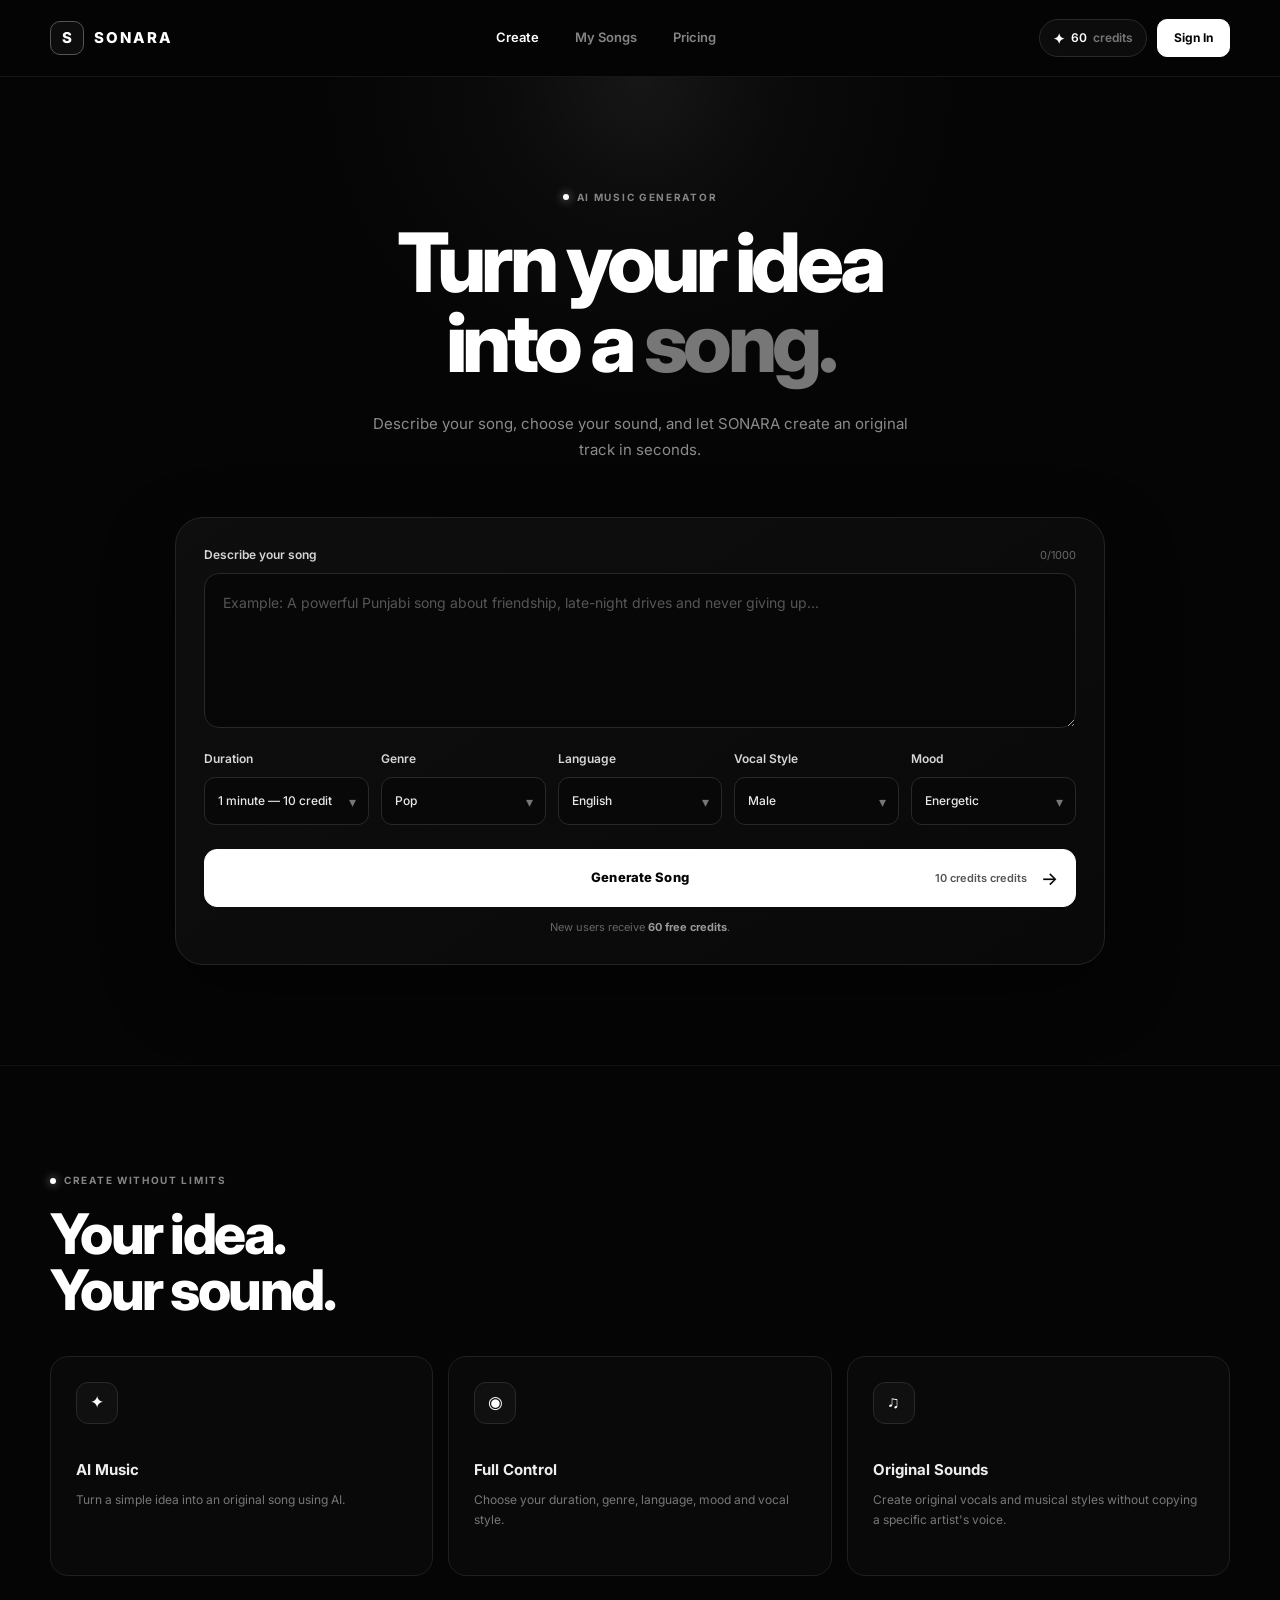
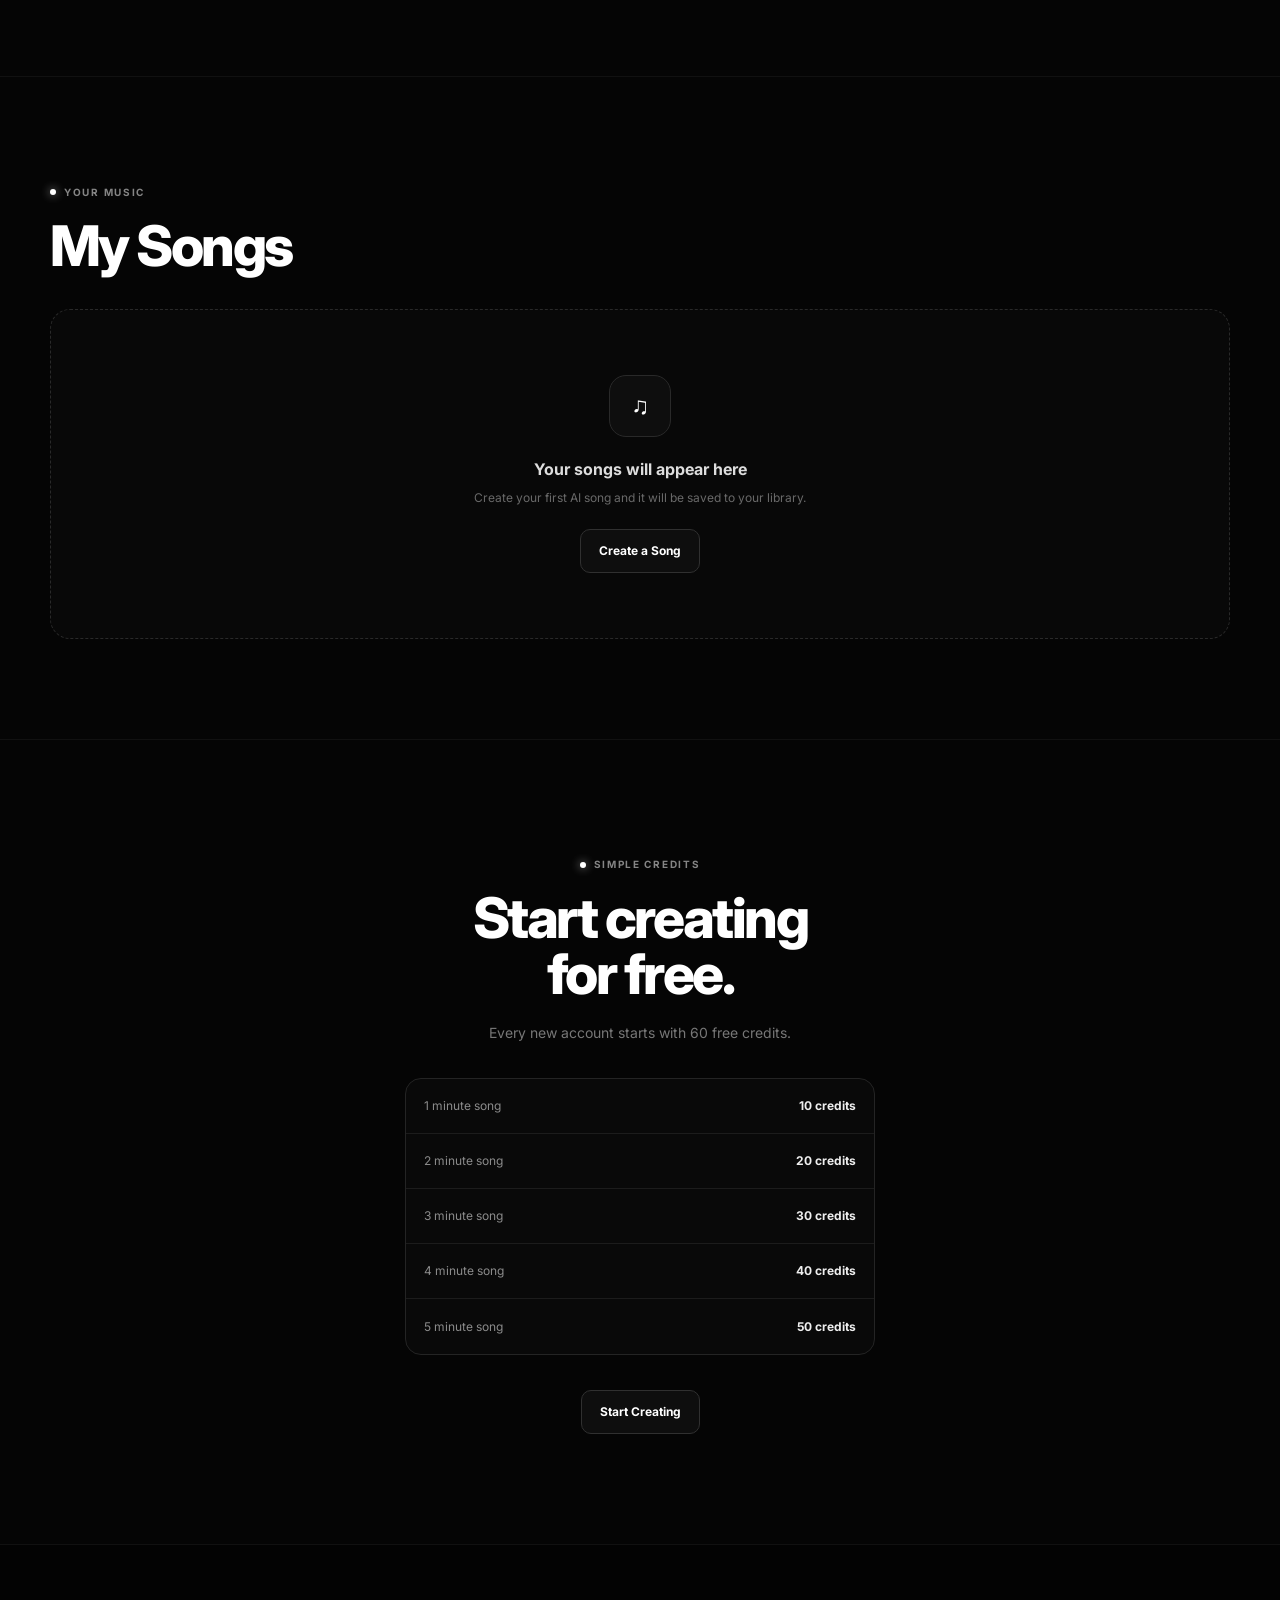
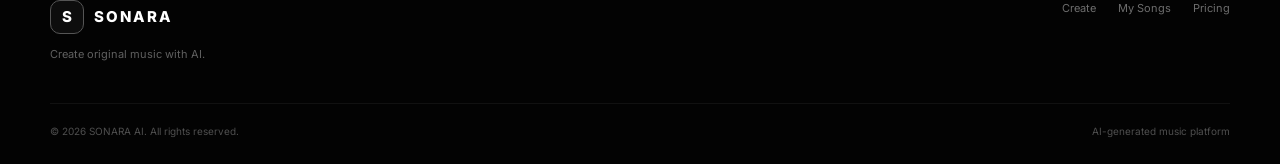
==== commit 39c6a870: "Add defer attribute to script tag" ====
--- a/index.html
+++ b/index.html
@@ -1268,7 +1268,7 @@
        JAVASCRIPT
   ========================================== -->
 
-  <script src="script.js"></script>
+ <script src="script.js" defer></script>
 
 </body>
 </html>
--- a/style.css
+++ b/style.css
@@ -1,1466 +1,2036 @@
-/* =========================================
-   SONARA — AI MUSIC GENERATOR
-   Premium Black UI
-========================================= */
-
-@import url('https://fonts.googleapis.com/css2?family=Inter:wght@400;500;600;700;800&display=swap');
-
-
-/* =========================================
-   ROOT
-========================================= */
+/* =========================================================
+   SONARA AI — COMPLETE STYLE
+   ========================================================= */
+
+
+/* =========================================================
+   RESET
+   ========================================================= */
+
+* {
+  margin: 0;
+  padding: 0;
+  box-sizing: border-box;
+}
+
+html {
+  scroll-behavior: smooth;
+}
+
+body {
+  min-height: 100vh;
+  background: #050505;
+  color: #ffffff;
+  font-family: "Inter", sans-serif;
+  line-height: 1.5;
+  overflow-x: hidden;
+}
+
+body.generation-open {
+  overflow: hidden;
+}
+
+button,
+input,
+textarea,
+select {
+  font: inherit;
+}
+
+button {
+  cursor: pointer;
+}
+
+a {
+  color: inherit;
+  text-decoration: none;
+}
+
+
+/* =========================================================
+   VARIABLES
+   ========================================================= */
 
 :root {
-  --black: #000000;
-  --background: #030303;
-
-  --surface: #070707;
-  --surface-2: #0b0b0b;
-  --surface-3: #111111;
-
-  --border: #1c1c1c;
-  --border-hover: #303030;
+  --bg: #050505;
+  --bg-soft: #090909;
+  --card: #0c0c0c;
+  --card-hover: #111111;
+
+  --border: #242424;
+  --border-light: #303030;
 
   --white: #ffffff;
   --text: #f5f5f5;
-
-  --gray-1: #b5b5b5;
-  --gray-2: #808080;
-  --gray-3: #505050;
-
-  --radius-small: 10px;
-  --radius-medium: 14px;
-  --radius-large: 20px;
-  --radius-xl: 26px;
-
-  --transition: 180ms ease;
-}
-
-
-/* =========================================
-   RESET
-========================================= */
-
-* {
-  box-sizing: border-box;
-  margin: 0;
-  padding: 0;
-}
-
-html {
-  scroll-behavior: smooth;
-}
-
-body {
-  background:
-    radial-gradient(
-      circle at 50% -15%,
-      #151515 0%,
-      #070707 30%,
-      #020202 65%,
-      #000000 100%
-    );
-
-  color: var(--text);
-
-  font-family:
-    "Inter",
-    -apple-system,
-    BlinkMacSystemFont,
-    "Segoe UI",
-    sans-serif;
-
-  min-height: 100vh;
-
-  line-height: 1.5;
-
-  -webkit-font-smoothing: antialiased;
-  text-rendering: optimizeLegibility;
-}
-
-
-/* =========================================
-   SELECTION
-========================================= */
-
-::selection {
-  background: #ffffff;
-  color: #000000;
-}
-
-
-/* =========================================
-   NAVBAR
-========================================= */
-
-nav {
+  --muted: #969696;
+  --muted-light: #b5b5b5;
+
+  --accent: #ffffff;
+
+  --radius-sm: 10px;
+  --radius-md: 16px;
+  --radius-lg: 22px;
+  --radius-xl: 28px;
+
+  --container: 1180px;
+}
+
+
+/* =========================================================
+   COMMON
+   ========================================================= */
+
+.section-container,
+.nav-container,
+.hero-container,
+.footer-container,
+.footer-bottom {
+  width: min(
+    calc(100% - 40px),
+    var(--container)
+  );
+
+  margin: 0 auto;
+}
+
+
+/* =========================================================
+   NAVIGATION
+   ========================================================= */
+
+.site-header {
+  position: sticky;
+  top: 0;
+  z-index: 100;
+
   width: 100%;
-  height: 74px;
+
+  background: rgba(5, 5, 5, 0.86);
+
+  backdrop-filter: blur(18px);
+  -webkit-backdrop-filter: blur(18px);
+
+  border-bottom: 1px solid rgba(255, 255, 255, 0.07);
+}
+
+
+.nav-container {
+  height: 76px;
 
   display: flex;
   align-items: center;
   justify-content: space-between;
 
-  padding: 0 6%;
-
-  position: sticky;
-  top: 0;
-
-  z-index: 100;
-
-  background: rgba(0, 0, 0, 0.88);
-
-  border-bottom: 1px solid rgba(255, 255, 255, 0.07);
-
-  backdrop-filter: blur(20px);
-  -webkit-backdrop-filter: blur(20px);
-}
-
-
-/* =========================================
+  gap: 30px;
+}
+
+
+/* =========================================================
    LOGO
-========================================= */
+   ========================================================= */
 
 .logo {
-  color: #ffffff;
-
-  font-size: 21px;
-  font-weight: 800;
-
-  letter-spacing: -1px;
-
-  user-select: none;
-}
-
-
-/* =========================================
-   NAV LINKS
-========================================= */
-
-.nav-links {
-  display: flex;
+  display: inline-flex;
   align-items: center;
   gap: 10px;
-}
-
-.nav-links a {
-  color: #8f8f8f;
-
-  text-decoration: none;
-
-  font-size: 13px;
-  font-weight: 500;
-
-  padding: 9px 13px;
-
-  border-radius: 999px;
-
-  transition:
-    color var(--transition),
-    background var(--transition);
-}
-
-.nav-links a:hover {
-  color: #ffffff;
-  background: #111111;
-}
-
-
-/* =========================================
-   NAV BUTTON
-========================================= */
-
-.nav-button {
-  color: #ffffff !important;
-
-  border: 1px solid #2b2b2b;
-
-  background: #0b0b0b;
-
-  border-radius: 999px !important;
-
-  padding: 9px 16px !important;
-
-  transition:
-    background var(--transition),
-    border-color var(--transition),
-    transform var(--transition);
-}
-
-.nav-button:hover {
-  background: #ffffff !important;
-  color: #000000 !important;
-
-  border-color: #ffffff;
-
-  transform: translateY(-1px);
-}
-
-
-/* =========================================
-   MAIN
-========================================= */
-
-main {
-  width: min(1000px, 92%);
-
-  margin: 100px auto 0;
-
-  text-align: center;
-}
-
-
-/* =========================================
-   BADGE
-========================================= */
-
-.badge {
-  display: inline-flex;
-
+
+  flex-shrink: 0;
+}
+
+.logo-mark {
+  width: 34px;
+  height: 34px;
+
+  display: flex;
   align-items: center;
   justify-content: center;
 
-  gap: 7px;
-
-  padding: 8px 14px;
-
-  margin-bottom: 26px;
-
-  color: #a7a7a7;
-
-  background: rgba(255, 255, 255, 0.025);
-
-  border: 1px solid #202020;
-
+  border: 1px solid #555;
+  border-radius: 10px;
+
+  color: #ffffff;
+
+  font-size: 15px;
+  font-weight: 800;
+
+  background: #0d0d0d;
+}
+
+.logo-text {
+  color: #ffffff;
+
+  font-size: 15px;
+  font-weight: 800;
+
+  letter-spacing: 0.13em;
+}
+
+
+/* =========================================================
+   NAV LINKS
+   ========================================================= */
+
+.main-nav {
+  display: flex;
+  align-items: center;
+  gap: 8px;
+
+  margin-left: auto;
+  margin-right: auto;
+}
+
+.nav-link {
+  position: relative;
+
+  padding: 9px 14px;
+
+  color: #858585;
+
+  font-size: 13px;
+  font-weight: 600;
+
+  border-radius: 9px;
+
+  transition:
+    color 0.2s ease,
+    background 0.2s ease;
+}
+
+.nav-link:hover {
+  color: #ffffff;
+  background: #111111;
+}
+
+.nav-link.active {
+  color: #ffffff;
+}
+
+
+/* =========================================================
+   HEADER RIGHT
+   ========================================================= */
+
+.header-right {
+  display: flex;
+  align-items: center;
+  gap: 10px;
+}
+
+
+/* =========================================================
+   CREDITS PILL
+   ========================================================= */
+
+.credits-pill {
+  min-height: 38px;
+
+  display: inline-flex;
+  align-items: center;
+  justify-content: center;
+
+  gap: 6px;
+
+  padding: 0 13px;
+
+  color: #ffffff;
+
+  background: #0c0c0c;
+
+  border: 1px solid #292929;
   border-radius: 999px;
 
-  font-size: 11px;
+  font-size: 12px;
   font-weight: 600;
 
-  letter-spacing: 0.8px;
-
+  transition:
+    border-color 0.2s ease,
+    background 0.2s ease,
+    transform 0.2s ease;
+}
+
+.credits-pill:hover {
+  background: #111111;
+  border-color: #444444;
+  transform: translateY(-1px);
+}
+
+.credit-icon {
+  color: #ffffff;
+  font-size: 14px;
+}
+
+.credits-label {
+  color: #777777;
+}
+
+
+/* =========================================================
+   ACCOUNT BUTTON
+   ========================================================= */
+
+.account-button {
+  min-height: 38px;
+
+  padding: 0 16px;
+
+  color: #050505;
+
+  background: #ffffff;
+
+  border: 1px solid #ffffff;
+  border-radius: 10px;
+
+  font-size: 12px;
+  font-weight: 700;
+
+  transition:
+    background 0.2s ease,
+    color 0.2s ease,
+    transform 0.2s ease;
+}
+
+.account-button:hover {
+  background: #dcdcdc;
+  transform: translateY(-1px);
+}
+
+
+/* =========================================================
+   HERO
+   ========================================================= */
+
+.hero-section {
+  position: relative;
+
+  padding:
+    105px
+    0
+    100px;
+
+  overflow: hidden;
+}
+
+
+/* Subtle background glow */
+
+.hero-section::before {
+  content: "";
+
+  position: absolute;
+
+  width: 650px;
+  height: 650px;
+
+  top: -320px;
+  left: 50%;
+
+  transform: translateX(-50%);
+
+  background: radial-gradient(
+    circle,
+    rgba(255, 255, 255, 0.07) 0%,
+    rgba(255, 255, 255, 0.025) 30%,
+    transparent 70%
+  );
+
+  pointer-events: none;
+}
+
+
+.hero-container {
+  position: relative;
+  z-index: 1;
+}
+
+
+/* =========================================================
+   HERO CONTENT
+   ========================================================= */
+
+.hero-content {
+  max-width: 760px;
+
+  margin: 0 auto 55px;
+
+  text-align: center;
+}
+
+.eyebrow {
+  display: inline-flex;
+  align-items: center;
+  gap: 8px;
+
+  margin-bottom: 18px;
+
+  color: #858585;
+
+  font-size: 10px;
+  font-weight: 700;
+
+  letter-spacing: 0.17em;
   text-transform: uppercase;
 }
 
-
-/* =========================================
-   HERO TITLE
-========================================= */
-
-h1 {
-  font-size: clamp(46px, 8vw, 84px);
-
-  line-height: 0.95;
-
-  letter-spacing: -5px;
+.eyebrow-dot {
+  width: 6px;
+  height: 6px;
+
+  border-radius: 50%;
+
+  background: #ffffff;
+
+  box-shadow:
+    0 0 10px
+    rgba(255, 255, 255, 0.65);
+}
+
+
+.hero-content h1 {
+  color: #ffffff;
+
+  font-size: clamp(
+    48px,
+    7vw,
+    82px
+  );
+
+  line-height: 0.98;
+
+  letter-spacing: -0.055em;
 
   font-weight: 800;
-
-  color: #ffffff;
-
-  margin-bottom: 26px;
-}
-
-
-/* =========================================
-   SUBTITLE
-========================================= */
-
-.subtitle {
+}
+
+.hero-content h1 span {
   color: #777777;
-
-  font-size: 16px;
-
-  font-weight: 400;
-
+}
+
+.hero-description {
+  max-width: 570px;
+
+  margin: 28px auto 0;
+
+  color: #8b8b8b;
+
+  font-size: 15px;
   line-height: 1.7;
-
-  max-width: 650px;
-
-  margin: 0 auto 48px;
-}
-
-
-/* =========================================
+}
+
+
+/* =========================================================
    GENERATOR CARD
-========================================= */
-
-.generator {
-  width: 100%;
-
-  padding: 22px;
-
-  text-align: left;
+   ========================================================= */
+
+.generator-card {
+  max-width: 930px;
+
+  margin: 0 auto;
+
+  padding: 28px;
 
   background:
     linear-gradient(
       145deg,
-      rgba(15, 15, 15, 0.95),
-      rgba(5, 5, 5, 0.98)
+      #0e0e0e,
+      #090909
     );
 
-  border: 1px solid #1b1b1b;
+  border: 1px solid #242424;
 
   border-radius: var(--radius-xl);
 
   box-shadow:
-    0 35px 100px rgba(0, 0, 0, 0.8),
-    inset 0 1px 0 rgba(255, 255, 255, 0.025);
-}
-
-
-/* =========================================
-   PROMPT WRAPPER
-========================================= */
-
-.prompt-wrapper {
+    0 25px 70px
+    rgba(0, 0, 0, 0.45);
+}
+
+
+/* =========================================================
+   FIELD GROUP
+   ========================================================= */
+
+.field-group {
+  display: flex;
+  flex-direction: column;
+
+  gap: 9px;
+}
+
+.field-header {
+  display: flex;
+  align-items: center;
+  justify-content: space-between;
+
+  gap: 15px;
+}
+
+.field-group label {
+  color: #d6d6d6;
+
+  font-size: 12px;
+  font-weight: 600;
+}
+
+.character-counter {
+  color: #686868;
+
+  font-size: 11px;
+}
+
+
+/* =========================================================
+   PROMPT
+   ========================================================= */
+
+.prompt-input {
+  width: 100%;
+  min-height: 155px;
+
+  resize: vertical;
+
+  padding: 17px 18px;
+
+  color: #ffffff;
+
+  background: #070707;
+
+  border: 1px solid #282828;
+  border-radius: 15px;
+
+  outline: none;
+
+  font-size: 14px;
+  line-height: 1.65;
+
+  transition:
+    border-color 0.2s ease,
+    background 0.2s ease,
+    box-shadow 0.2s ease;
+}
+
+.prompt-input::placeholder {
+  color: #565656;
+}
+
+.prompt-input:focus {
+  border-color: #555555;
+
+  background: #090909;
+
+  box-shadow:
+    0 0 0 3px
+    rgba(255, 255, 255, 0.035);
+}
+
+
+/* =========================================================
+   OPTIONS GRID
+   ========================================================= */
+
+.options-grid {
+  display: grid;
+
+  grid-template-columns:
+    repeat(5, 1fr);
+
+  gap: 12px;
+
+  margin-top: 22px;
+}
+
+
+/* =========================================================
+   SELECT
+   ========================================================= */
+
+.select-wrapper {
   position: relative;
+}
+
+.select-wrapper select {
+  appearance: none;
+  -webkit-appearance: none;
 
   width: 100%;
-}
-
-
-/* =========================================
-   TEXTAREA
-========================================= */
-
-textarea {
+  height: 48px;
+
+  padding:
+    0
+    36px
+    0
+    13px;
+
+  color: #e8e8e8;
+
+  background: #080808;
+
+  border: 1px solid #282828;
+  border-radius: 11px;
+
+  outline: none;
+
+  font-size: 12px;
+  font-weight: 500;
+
+  cursor: pointer;
+
+  transition:
+    border-color 0.2s ease,
+    background 0.2s ease;
+}
+
+.select-wrapper select:hover {
+  border-color: #3d3d3d;
+  background: #0c0c0c;
+}
+
+.select-wrapper select:focus {
+  border-color: #555555;
+}
+
+.select-wrapper select option {
+  color: #ffffff;
+  background: #111111;
+}
+
+.select-arrow {
+  position: absolute;
+
+  right: 13px;
+  top: 50%;
+
+  transform: translateY(-50%);
+
+  color: #777777;
+
+  font-size: 14px;
+
+  pointer-events: none;
+}
+
+
+/* =========================================================
+   GENERATE AREA
+   ========================================================= */
+
+.generate-area {
+  margin-top: 24px;
+
+  text-align: center;
+}
+
+.generate-button {
   width: 100%;
-
-  min-height: 175px;
-
-  resize: vertical;
+  min-height: 58px;
+
+  display: flex;
+  align-items: center;
+  justify-content: center;
+
+  position: relative;
+
+  padding: 0 55px;
+
+  color: #050505;
+
+  background: #ffffff;
+
+  border: 1px solid #ffffff;
+  border-radius: 13px;
+
+  font-size: 13px;
+  font-weight: 800;
+
+  transition:
+    background 0.2s ease,
+    transform 0.2s ease,
+    box-shadow 0.2s ease;
+}
+
+.generate-button:hover {
+  background: #dddddd;
+
+  transform: translateY(-1px);
+
+  box-shadow:
+    0 10px 35px
+    rgba(255, 255, 255, 0.08);
+}
+
+.generate-button:active {
+  transform: translateY(0);
+}
+
+.generate-button-text {
+  letter-spacing: 0.01em;
+}
+
+.generate-button-cost {
+  position: absolute;
+
+  right: 48px;
+
+  color: #555555;
+
+  font-size: 11px;
+  font-weight: 600;
+}
+
+.generate-arrow {
+  position: absolute;
+
+  right: 17px;
+
+  font-size: 18px;
+  font-weight: 500;
+}
+
+.credit-note {
+  margin-top: 12px;
+
+  color: #656565;
+
+  font-size: 11px;
+}
+
+.credit-note strong {
+  color: #999999;
+}
+
+
+/* =========================================================
+   FEATURES
+   ========================================================= */
+
+.features-section {
+  padding: 100px 0;
+
+  border-top: 1px solid #111111;
+}
+
+.section-heading {
+  margin-bottom: 38px;
+}
+
+.section-heading h2,
+.pricing-content h2,
+.songs-header h2 {
+  color: #ffffff;
+
+  font-size: clamp(
+    34px,
+    5vw,
+    56px
+  );
+
+  line-height: 1;
+
+  letter-spacing: -0.045em;
+
+  font-weight: 800;
+}
+
+
+.features-grid {
+  display: grid;
+
+  grid-template-columns:
+    repeat(3, 1fr);
+
+  gap: 15px;
+}
+
+.feature-card {
+  min-height: 220px;
+
+  padding: 25px;
+
+  background: #090909;
+
+  border: 1px solid #202020;
+
+  border-radius: 18px;
+
+  transition:
+    border-color 0.2s ease,
+    background 0.2s ease,
+    transform 0.2s ease;
+}
+
+.feature-card:hover {
+  background: #0d0d0d;
+
+  border-color: #353535;
+
+  transform: translateY(-3px);
+}
+
+.feature-icon {
+  width: 42px;
+  height: 42px;
+
+  display: flex;
+  align-items: center;
+  justify-content: center;
+
+  margin-bottom: 35px;
+
+  color: #ffffff;
+
+  background: #101010;
+
+  border: 1px solid #292929;
+
+  border-radius: 12px;
+
+  font-size: 17px;
+}
+
+.feature-card h3 {
+  margin-bottom: 8px;
+
+  color: #eeeeee;
+
+  font-size: 15px;
+  font-weight: 700;
+}
+
+.feature-card p {
+  color: #777777;
+
+  font-size: 12px;
+  line-height: 1.65;
+}
+
+
+/* =========================================================
+   MY SONGS
+   ========================================================= */
+
+.songs-section {
+  padding: 100px 0;
+
+  border-top: 1px solid #111111;
+}
+
+.songs-header {
+  display: flex;
+  align-items: flex-end;
+  justify-content: space-between;
+
+  margin-bottom: 35px;
+}
+
+.empty-songs {
+  min-height: 330px;
+
+  display: flex;
+  flex-direction: column;
+  align-items: center;
+  justify-content: center;
+
+  padding: 40px;
+
+  text-align: center;
+
+  background: #080808;
+
+  border: 1px dashed #292929;
+
+  border-radius: 20px;
+}
+
+.empty-songs-icon {
+  width: 62px;
+  height: 62px;
+
+  display: flex;
+  align-items: center;
+  justify-content: center;
+
+  margin-bottom: 20px;
+
+  color: #ffffff;
+
+  background: #0e0e0e;
+
+  border: 1px solid #292929;
+
+  border-radius: 17px;
+
+  font-size: 24px;
+}
+
+.empty-songs h3 {
+  color: #dddddd;
+
+  font-size: 16px;
+}
+
+.empty-songs p {
+  max-width: 390px;
+
+  margin-top: 8px;
+  margin-bottom: 22px;
+
+  color: #696969;
+
+  font-size: 12px;
+}
+
+
+/* =========================================================
+   BUTTONS
+   ========================================================= */
+
+.secondary-button {
+  min-height: 44px;
+
+  padding: 0 18px;
+
+  color: #ffffff;
+
+  background: #0e0e0e;
+
+  border: 1px solid #303030;
+  border-radius: 10px;
+
+  font-size: 12px;
+  font-weight: 700;
+
+  transition:
+    background 0.2s ease,
+    border-color 0.2s ease,
+    transform 0.2s ease;
+}
+
+.secondary-button:hover {
+  background: #161616;
+
+  border-color: #4a4a4a;
+
+  transform: translateY(-1px);
+}
+
+
+/* =========================================================
+   PRICING
+   ========================================================= */
+
+.pricing-section {
+  padding: 110px 0;
+
+  border-top: 1px solid #111111;
+}
+
+.pricing-content {
+  max-width: 650px;
+
+  margin: 0 auto;
+
+  text-align: center;
+}
+
+.pricing-content p {
+  margin-top: 20px;
+
+  color: #777777;
+
+  font-size: 14px;
+}
+
+.credit-breakdown {
+  max-width: 470px;
+
+  margin: 35px auto;
+
+  overflow: hidden;
+
+  background: #090909;
+
+  border: 1px solid #242424;
+
+  border-radius: 16px;
+}
+
+.credit-row {
+  min-height: 55px;
+
+  display: flex;
+  align-items: center;
+  justify-content: space-between;
+
+  padding: 0 18px;
+
+  border-bottom: 1px solid #1c1c1c;
+
+  color: #8b8b8b;
+
+  font-size: 12px;
+}
+
+.credit-row:last-child {
+  border-bottom: none;
+}
+
+.credit-row strong {
+  color: #eeeeee;
+
+  font-size: 12px;
+}
+
+
+/* =========================================================
+   FOOTER
+   ========================================================= */
+
+.site-footer {
+  padding: 55px 0 25px;
+
+  border-top: 1px solid #111111;
+
+  background: #030303;
+}
+
+.footer-container {
+  display: flex;
+  align-items: flex-start;
+  justify-content: space-between;
+
+  gap: 30px;
+
+  padding-bottom: 40px;
+}
+
+.footer-brand p {
+  margin-top: 12px;
+
+  color: #606060;
+
+  font-size: 11px;
+}
+
+.footer-links {
+  display: flex;
+  gap: 22px;
+}
+
+.footer-links a {
+  color: #6d6d6d;
+
+  font-size: 11px;
+
+  transition: color 0.2s ease;
+}
+
+.footer-links a:hover {
+  color: #ffffff;
+}
+
+.footer-bottom {
+  display: flex;
+  justify-content: space-between;
+
+  gap: 20px;
+
+  padding-top: 20px;
+
+  border-top: 1px solid #111111;
+
+  color: #4f4f4f;
+
+  font-size: 10px;
+}
+
+
+/* =========================================================
+   AUTH MODAL
+   ========================================================= */
+
+.modal-overlay {
+  position: fixed;
+
+  inset: 0;
+
+  z-index: 1000;
+
+  display: flex;
+  align-items: center;
+  justify-content: center;
 
   padding: 20px;
 
-  padding-bottom: 45px;
-
-  background: #020202;
-
-  color: #ffffff;
-
-  border: 1px solid #1c1c1c;
-
-  border-radius: 17px;
+  background:
+    rgba(0, 0, 0, 0.78);
+
+  backdrop-filter: blur(12px);
+  -webkit-backdrop-filter: blur(12px);
+
+  opacity: 0;
+  visibility: hidden;
+
+  transition:
+    opacity 0.25s ease,
+    visibility 0.25s ease;
+}
+
+.modal-overlay.active {
+  opacity: 1;
+  visibility: visible;
+}
+
+
+.auth-modal {
+  position: relative;
+
+  width: min(
+    100%,
+    440px
+  );
+
+  padding: 35px;
+
+  background:
+    linear-gradient(
+      145deg,
+      #111111,
+      #090909
+    );
+
+  border: 1px solid #2a2a2a;
+
+  border-radius: 22px;
+
+  box-shadow:
+    0 30px 100px
+    rgba(0, 0, 0, 0.65);
+
+  transform:
+    translateY(15px)
+    scale(0.98);
+
+  transition:
+    transform 0.25s ease;
+}
+
+.modal-overlay.active .auth-modal {
+  transform:
+    translateY(0)
+    scale(1);
+}
+
+
+/* =========================================================
+   MODAL CLOSE
+   ========================================================= */
+
+.modal-close {
+  position: absolute;
+
+  top: 16px;
+  right: 16px;
+
+  width: 32px;
+  height: 32px;
+
+  display: flex;
+  align-items: center;
+  justify-content: center;
+
+  color: #777777;
+
+  background: #0c0c0c;
+
+  border: 1px solid #252525;
+
+  border-radius: 9px;
+
+  font-size: 19px;
+
+  transition:
+    color 0.2s ease,
+    background 0.2s ease;
+}
+
+.modal-close:hover {
+  color: #ffffff;
+  background: #151515;
+}
+
+
+/* =========================================================
+   AUTH ICON
+   ========================================================= */
+
+.auth-icon {
+  width: 48px;
+  height: 48px;
+
+  display: flex;
+  align-items: center;
+  justify-content: center;
+
+  margin-bottom: 20px;
+
+  color: #ffffff;
+
+  background: #121212;
+
+  border: 1px solid #2c2c2c;
+
+  border-radius: 14px;
+
+  font-size: 19px;
+}
+
+
+/* =========================================================
+   AUTH TEXT
+   ========================================================= */
+
+.auth-modal h2 {
+  color: #ffffff;
+
+  font-size: 25px;
+
+  letter-spacing: -0.03em;
+}
+
+.auth-description {
+  margin-top: 8px;
+
+  color: #747474;
+
+  font-size: 12px;
+
+  line-height: 1.6;
+}
+
+
+/* =========================================================
+   AUTH TABS
+   ========================================================= */
+
+.auth-tabs {
+  display: grid;
+
+  grid-template-columns: 1fr 1fr;
+
+  gap: 4px;
+
+  margin-top: 26px;
+
+  padding: 4px;
+
+  background: #070707;
+
+  border: 1px solid #202020;
+
+  border-radius: 11px;
+}
+
+.auth-tab {
+  min-height: 38px;
+
+  color: #666666;
+
+  background: transparent;
+
+  border: none;
+
+  border-radius: 8px;
+
+  font-size: 11px;
+  font-weight: 700;
+
+  transition:
+    color 0.2s ease,
+    background 0.2s ease;
+}
+
+.auth-tab:hover {
+  color: #bbbbbb;
+}
+
+.auth-tab.active {
+  color: #ffffff;
+
+  background: #171717;
+}
+
+
+/* =========================================================
+   AUTH FORM
+   ========================================================= */
+
+.auth-form {
+  display: flex;
+  flex-direction: column;
+
+  gap: 16px;
+
+  margin-top: 22px;
+}
+
+.auth-field {
+  display: flex;
+  flex-direction: column;
+
+  gap: 7px;
+}
+
+.auth-field label {
+  color: #a8a8a8;
+
+  font-size: 11px;
+  font-weight: 600;
+}
+
+.auth-field input {
+  width: 100%;
+  height: 46px;
+
+  padding: 0 13px;
+
+  color: #ffffff;
+
+  background: #080808;
+
+  border: 1px solid #292929;
+
+  border-radius: 10px;
 
   outline: none;
 
-  font-family: inherit;
-
-  font-size: 15px;
-
-  font-weight: 400;
-
-  line-height: 1.65;
+  font-size: 12px;
 
   transition:
-    border-color var(--transition),
-    background var(--transition),
-    box-shadow var(--transition);
-}
-
-textarea::placeholder {
-  color: #4d4d4d;
-}
-
-textarea:hover {
-  border-color: #252525;
-}
-
-textarea:focus {
-  border-color: #3a3a3a;
-
-  background: #030303;
-
-  box-shadow:
-    0 0 0 3px rgba(255, 255, 255, 0.025);
-}
-
-
-/* =========================================
-   CHARACTER COUNTER
-========================================= */
-
-.char-count {
-  position: absolute;
-
-  right: 16px;
-  bottom: 13px;
-
-  color: #414141;
+    border-color 0.2s ease,
+    background 0.2s ease;
+}
+
+.auth-field input::placeholder {
+  color: #505050;
+}
+
+.auth-field input:focus {
+  background: #0b0b0b;
+
+  border-color: #555555;
+}
+
+
+.auth-submit {
+  width: 100%;
+  height: 48px;
+
+  margin-top: 4px;
+
+  color: #050505;
+
+  background: #ffffff;
+
+  border: 1px solid #ffffff;
+
+  border-radius: 10px;
+
+  font-size: 12px;
+  font-weight: 800;
+
+  transition:
+    background 0.2s ease,
+    transform 0.2s ease;
+}
+
+.auth-submit:hover {
+  background: #dddddd;
+
+  transform: translateY(-1px);
+}
+
+.auth-note {
+  margin-top: -2px;
+
+  color: #666666;
+
+  text-align: center;
+
+  font-size: 10px;
+
+  line-height: 1.5;
+}
+
+.auth-note strong {
+  color: #aaaaaa;
+}
+
+
+/* =========================================================
+   AUTH MESSAGE
+   ========================================================= */
+
+.auth-message {
+  min-height: 18px;
+
+  margin-top: 15px;
+
+  text-align: center;
+
+  color: #888888;
 
   font-size: 11px;
-
-  pointer-events: none;
-}
-
-
-/* =========================================
-   OPTIONS GRID
-========================================= */
-
-.options {
-  display: grid;
-
-  grid-template-columns:
-    repeat(4, 1fr);
-
-  gap: 12px;
-
-  margin-top: 14px;
-}
-
-
-/* =========================================
-   OPTION
-========================================= */
-
-.option {
-  min-width: 0;
-}
-
-.option label {
-  display: block;
-
-  margin: 0 0 7px 2px;
-
-  color: #777777;
+}
+
+.auth-message.success {
+  color: #bcbcbc;
+}
+
+.auth-message.error {
+  color: #aaaaaa;
+}
+
+
+/* =========================================================
+   GENERATION PAGE
+   ========================================================= */
+
+.generation-page {
+  position: fixed;
+
+  inset: 0;
+
+  z-index: 900;
+
+  overflow-y: auto;
+
+  background:
+    radial-gradient(
+      circle at 50% 20%,
+      rgba(255, 255, 255, 0.045),
+      transparent 35%
+    ),
+    #050505;
+
+  opacity: 0;
+  visibility: hidden;
+
+  transform: translateY(20px);
+
+  transition:
+    opacity 0.3s ease,
+    visibility 0.3s ease,
+    transform 0.3s ease;
+}
+
+.generation-page.active {
+  opacity: 1;
+  visibility: visible;
+
+  transform: translateY(0);
+}
+
+
+.generation-container {
+  width: min(
+    calc(100% - 40px),
+    900px
+  );
+
+  min-height: 100vh;
+
+  margin: 0 auto;
+
+  padding:
+    30px
+    0
+    70px;
+}
+
+
+/* =========================================================
+   GENERATION TOP
+   ========================================================= */
+
+.generation-top {
+  display: flex;
+
+  align-items: center;
+  justify-content: space-between;
+}
+
+.back-button {
+  min-height: 40px;
+
+  padding: 0 14px;
+
+  color: #999999;
+
+  background: #0b0b0b;
+
+  border: 1px solid #242424;
+
+  border-radius: 10px;
 
   font-size: 11px;
-
   font-weight: 600;
 
-  letter-spacing: 0.2px;
-}
-
-
-/* =========================================
-   SELECT
-========================================= */
-
-select {
-  width: 100%;
-
-  height: 46px;
-
-  padding: 0 13px;
-
-  color: #eeeeee;
-
-  background: #050505;
-
-  border: 1px solid #1c1c1c;
-
-  border-radius: 12px;
-
-  outline: none;
-
-  font-family: inherit;
-
-  font-size: 13px;
-
-  font-weight: 500;
-
-  cursor: pointer;
-
   transition:
-    border-color var(--transition),
-    background var(--transition),
-    box-shadow var(--transition);
-}
-
-select:hover {
-  background: #090909;
-
-  border-color: #2b2b2b;
-}
-
-select:focus {
-  border-color: #3a3a3a;
-
-  box-shadow:
-    0 0 0 3px rgba(255, 255, 255, 0.025);
-}
-
-
-/* =========================================
-   GENERATE BUTTON
-========================================= */
-
-.generate {
-  width: 100%;
-
-  height: 52px;
-
-  margin-top: 16px;
-
-  border: 1px solid #ffffff;
-
-  border-radius: 999px;
-
-  background: #ffffff;
-
-  color: #000000;
-
-  font-family: inherit;
-
-  font-size: 14px;
-
-  font-weight: 700;
-
-  letter-spacing: -0.1px;
-
-  cursor: pointer;
-
-  display: flex;
-
-  align-items: center;
-
-  justify-content: center;
-
-  gap: 8px;
-
-  box-shadow:
-    0 10px 30px rgba(255, 255, 255, 0.05);
-
-  transition:
-    transform var(--transition),
-    background var(--transition),
-    box-shadow var(--transition);
-}
-
-.generate:hover {
-  background: #e9e9e9;
-
-  transform: translateY(-2px);
-
-  box-shadow:
-    0 14px 35px rgba(255, 255, 255, 0.08);
-}
-
-.generate:active {
-  transform: translateY(0);
-}
-
-
-/* =========================================
-   RESULT CARD
-========================================= */
-
-.result {
-  display: none;
-
-  margin-top: 18px;
-
-  padding: 20px;
-
-  background: #080808;
-
-  border: 1px solid #1d1d1d;
-
-  border-radius: 17px;
-}
-
-.result.show {
-  display: block;
-}
-
-.result-title {
-  color: #ffffff;
-
-  font-size: 14px;
-
-  font-weight: 600;
-
-  margin-bottom: 7px;
-}
-
-.result-text {
-  color: #666666;
-
-  font-size: 12px;
-}
-
-
-/* =========================================
-   FOOTER
-========================================= */
-
-footer {
-  width: 100%;
-
-  text-align: center;
-
-  color: #3f3f3f;
-
-  padding: 70px 20px 35px;
-
-  font-size: 11px;
-
-  font-weight: 500;
-}
-
-
-/* =========================================
-   SCROLLBAR
-========================================= */
-
-::-webkit-scrollbar {
-  width: 7px;
-}
-
-::-webkit-scrollbar-track {
-  background: #000000;
-}
-
-::-webkit-scrollbar-thumb {
-  background: #222222;
-
-  border-radius: 999px;
-}
-
-::-webkit-scrollbar-thumb:hover {
-  background: #333333;
-}
-
-
-/* =========================================
-   MOBILE
-========================================= */
-
-@media (max-width: 800px) {
-
-  nav {
-    padding: 0 5%;
-  }
-
-  .nav-links {
-    gap: 4px;
-  }
-
-  main {
-    margin-top: 70px;
-  }
-
-  h1 {
-    font-size: clamp(44px, 12vw, 65px);
-
-    letter-spacing: -4px;
-  }
-
-  .options {
-    grid-template-columns: repeat(2, 1fr);
-  }
-}
-
-
-/* =========================================
-   SMALL MOBILE
-========================================= */
-
-@media (max-width: 520px) {
-
-  nav {
-    height: 68px;
-  }
-
-  .nav-links {
-    display: none;
-  }
-
-  main {
-    width: 94%;
-
-    margin-top: 55px;
-  }
-
-  .badge {
-    margin-bottom: 20px;
-  }
-
-  h1 {
-    font-size: 48px;
-
-    letter-spacing: -3px;
-
-    margin-bottom: 20px;
-  }
-
-  .subtitle {
-    font-size: 14px;
-
-    margin-bottom: 32px;
-  }
-
-  .generator {
-    padding: 13px;
-
-    border-radius: 20px;
-  }
-
-  textarea {
-    min-height: 155px;
-
-    padding: 17px;
-
-    padding-bottom: 42px;
-
-    font-size: 14px;
-
-    border-radius: 14px;
-  }
-
-  .options {
-    grid-template-columns: 1fr 1fr;
-
-    gap: 9px;
-  }
-
-  select {
-    height: 44px;
-
-    padding: 0 10px;
-
-    font-size: 12px;
-  }
-
-  .generate {
-    height: 50px;
-
-    font-size: 13px;
-  }
-
-  footer {
-    padding-top: 50px;
-  }
-}
-
-
-/* =========================================
-   VERY SMALL SCREENS
-========================================= */
-
-@media (max-width: 360px) {
-
-  .options {
-    grid-template-columns: 1fr;
-  }
-
-  h1 {
-    font-size: 42px;
-  }
-}
-
-/* =========================================
-   HEADER CREDIT SYSTEM
-========================================= */
-
-.header-right {
-  display: flex;
-  align-items: center;
-  gap: 14px;
-}
-
-.credits-pill {
-  height: 38px;
-
+    color 0.2s ease,
+    border-color 0.2s ease,
+    background 0.2s ease;
+}
+
+.back-button:hover {
+  color: #ffffff;
+
+  background: #111111;
+
+  border-color: #3b3b3b;
+}
+
+
+.generation-credits {
   display: flex;
   align-items: center;
   gap: 6px;
 
+  min-height: 40px;
+
   padding: 0 13px;
 
-  background: #090909;
-
-  border: 1px solid #252525;
+  color: #999999;
+
+  background: #0b0b0b;
+
+  border: 1px solid #242424;
 
   border-radius: 999px;
 
-  color: #ffffff;
-
-  font-size: 12px;
+  font-size: 11px;
   font-weight: 600;
 }
 
-.credits-icon {
-  font-size: 13px;
-}
-
-.credits-label {
-  color: #777777;
-  font-weight: 500;
-}
-
-
-/* =========================================
-   ACCOUNT BUTTON
-========================================= */
-
-.account-button {
-  height: 38px;
-
-  padding: 0 17px;
-
-  border: 1px solid #292929;
-
-  border-radius: 999px;
-
-  background: #ffffff;
-
-  color: #000000;
-
-  font-family: inherit;
-
-  font-size: 12px;
-
-  font-weight: 700;
-
-  cursor: pointer;
-
-  transition: all 180ms ease;
-}
-
-.account-button:hover {
-  background: #dddddd;
-
-  transform: translateY(-1px);
-}
-
-
-/* =========================================
-   AUTH MODAL
-========================================= */
-
-.modal-overlay {
-  position: fixed;
-
-  inset: 0;
-
-  z-index: 1000;
-
-  display: flex;
-
+
+/* =========================================================
+   GENERATION CONTENT
+   ========================================================= */
+
+.generation-content {
+  max-width: 700px;
+
+  margin: 100px auto 0;
+
+  text-align: center;
+}
+
+.generation-symbol {
+  width: 88px;
+  height: 88px;
+
+  display: flex;
   align-items: center;
   justify-content: center;
 
-  padding: 20px;
-
-  background: rgba(0, 0, 0, 0.78);
-
-  backdrop-filter: blur(12px);
-
-  opacity: 0;
-
-  visibility: hidden;
-
-  transition:
-    opacity 200ms ease,
-    visibility 200ms ease;
-}
-
-.modal-overlay.show {
-  opacity: 1;
-
-  visibility: visible;
-}
-
-
-.auth-modal {
-  width: min(430px, 100%);
-
-  position: relative;
-
-  padding: 32px;
-
-  background: #080808;
-
-  border: 1px solid #242424;
-
-  border-radius: 24px;
-
-  box-shadow:
-    0 30px 100px rgba(0, 0, 0, 0.9);
-
-  transform: translateY(15px) scale(0.98);
-
-  transition: transform 200ms ease;
-}
-
-.modal-overlay.show .auth-modal {
-  transform: translateY(0) scale(1);
-}
-
-
-.modal-close {
-  position: absolute;
-
-  top: 15px;
-  right: 15px;
-
-  width: 34px;
-  height: 34px;
-
-  border: 1px solid #242424;
-
-  border-radius: 50%;
-
-  background: #101010;
-
-  color: #888888;
-
-  font-size: 20px;
-
-  line-height: 1;
-
-  cursor: pointer;
-
-  transition: all 180ms ease;
-}
-
-.modal-close:hover {
-  background: #ffffff;
-
-  color: #000000;
-
-  border-color: #ffffff;
-}
-
-
-.auth-icon {
-  width: 46px;
-  height: 46px;
-
-  display: flex;
-
-  align-items: center;
-  justify-content: center;
-
-  margin-bottom: 18px;
-
-  background: #ffffff;
-
-  color: #000000;
-
-  border-radius: 14px;
-
-  font-size: 18px;
-}
-
-
-.auth-modal h2 {
-  font-size: 24px;
-
-  letter-spacing: -0.7px;
-
-  margin-bottom: 8px;
-}
-
-
-.auth-description {
-  color: #777777;
-
-  font-size: 13px;
-
-  line-height: 1.6;
-
-  margin-bottom: 24px;
-}
-
-
-/* =========================================
-   AUTH TABS
-========================================= */
-
-.auth-tabs {
-  display: grid;
-
-  grid-template-columns: 1fr 1fr;
-
-  gap: 5px;
-
-  padding: 4px;
-
-  margin-bottom: 18px;
-
-  background: #030303;
-
-  border: 1px solid #1b1b1b;
-
-  border-radius: 12px;
-}
-
-.auth-tab {
-  height: 38px;
-
-  border: none;
-
-  border-radius: 9px;
-
-  background: transparent;
-
-  color: #666666;
-
-  font-family: inherit;
-
-  font-size: 12px;
-
-  font-weight: 600;
-
-  cursor: pointer;
-}
-
-.auth-tab.active {
-  background: #ffffff;
-
-  color: #000000;
-}
-
-
-/* =========================================
-   AUTH FORMS
-========================================= */
-
-.auth-form {
-  display: flex;
-
-  flex-direction: column;
-
-  gap: 10px;
-}
-
-.auth-form.hidden {
-  display: none;
-}
-
-
-.auth-form input {
-  width: 100%;
-
-  height: 48px;
-
-  padding: 0 14px;
-
-  background: #030303;
-
-  color: #ffffff;
-
-  border: 1px solid #202020;
-
-  border-radius: 11px;
-
-  outline: none;
-
-  font-family: inherit;
-
-  font-size: 13px;
-
-  transition: border 180ms ease;
-}
-
-.auth-form input:focus {
-  border-color: #444444;
-}
-
-.auth-form input::placeholder {
-  color: #4e4e4e;
-}
-
-
-.auth-form button {
-  height: 48px;
-
-  margin-top: 5px;
-
-  border: 1px solid #ffffff;
-
-  border-radius: 999px;
-
-  background: #ffffff;
-
-  color: #000000;
-
-  font-family: inherit;
-
-  font-size: 13px;
-
-  font-weight: 700;
-
-  cursor: pointer;
-
-  transition: all 180ms ease;
-}
-
-.auth-form button:hover {
-  background: #dddddd;
-
-  transform: translateY(-1px);
-}
-
-
-.auth-note {
-  color: #444444;
-
-  font-size: 10px;
-
-  text-align: center;
-
-  line-height: 1.5;
-
-  margin-top: 18px;
-}
-
-
-/* =========================================
-   GENERATION PAGE
-========================================= */
-
-.generation-page {
-  position: fixed;
-
-  inset: 0;
-
-  z-index: 900;
-
-  overflow-y: auto;
+  margin: 0 auto 28px;
+
+  color: #ffffff;
 
   background:
     radial-gradient(
-      circle at 50% 10%,
-      #121212 0%,
-      #050505 35%,
-      #000000 75%
+      circle,
+      #181818,
+      #0b0b0b
     );
 
-  opacity: 0;
-
-  visibility: hidden;
-
-  transform: translateY(15px);
-
-  transition:
-    opacity 250ms ease,
-    visibility 250ms ease,
-    transform 250ms ease;
-}
-
-.generation-page.show {
-  opacity: 1;
-
-  visibility: visible;
-
-  transform: translateY(0);
-}
-
-
-.generation-container {
-  width: min(900px, 92%);
-
-  margin: 0 auto;
-
-  min-height: 100vh;
-}
-
-
-.generation-top {
-  height: 74px;
-
-  display: flex;
-
-  align-items: center;
-
-  justify-content: space-between;
-
-  border-bottom: 1px solid #151515;
-}
-
-
-.back-button {
-  height: 38px;
-
-  padding: 0 15px;
-
-  border: 1px solid #242424;
-
-  border-radius: 999px;
-
-  background: #090909;
-
-  color: #aaaaaa;
-
-  font-family: inherit;
-
-  font-size: 12px;
-
-  cursor: pointer;
-
-  transition: all 180ms ease;
-}
-
-.back-button:hover {
-  color: #ffffff;
-
-  border-color: #444444;
-}
-
-
-.generation-credit {
-  display: flex;
-
-  align-items: center;
-
-  gap: 6px;
-
-  color: #aaaaaa;
-
-  font-size: 12px;
-
-  font-weight: 600;
-}
-
-.generation-credit span:first-child {
-  color: #ffffff;
-}
-
-
-/* =========================================
-   GENERATION CONTENT
-========================================= */
-
-.generation-content {
-  width: min(650px, 100%);
-
-  margin: 100px auto;
-
-  text-align: center;
-}
-
-
-.generation-symbol {
-  width: 64px;
-  height: 64px;
-
-  display: flex;
-
-  align-items: center;
-  justify-content: center;
-
-  margin: 0 auto 25px;
-
-  border-radius: 20px;
-
-  background: #ffffff;
-
-  color: #000000;
-
-  font-size: 25px;
-
-  animation: pulseSymbol 1.8s infinite;
-}
-
-
-@keyframes pulseSymbol {
-
-  0% {
+  border: 1px solid #303030;
+
+  border-radius: 27px;
+
+  font-size: 34px;
+
+  animation:
+    generationPulse
+    2s ease-in-out infinite;
+}
+
+@keyframes generationPulse {
+
+  0%,
+  100% {
     transform: scale(1);
-    box-shadow: 0 0 0 rgba(255,255,255,0);
+
+    box-shadow:
+      0 0 0
+      rgba(255, 255, 255, 0);
   }
 
   50% {
     transform: scale(1.04);
-    box-shadow: 0 0 35px rgba(255,255,255,0.08);
-  }
-
-  100% {
-    transform: scale(1);
-    box-shadow: 0 0 0 rgba(255,255,255,0);
-  }
-
-}
-
-
-.generation-status {
-  color: #666666;
-
-  font-size: 10px;
-
-  font-weight: 700;
-
-  letter-spacing: 1.5px;
-
-  margin-bottom: 12px;
-}
-
+
+    box-shadow:
+      0 0 45px
+      rgba(255, 255, 255, 0.08);
+  }
+
+}
+
+
+.generation-content .eyebrow {
+  margin-bottom: 13px;
+}
 
 .generation-content h2 {
-  font-size: clamp(30px, 5vw, 48px);
-
-  letter-spacing: -2px;
-
-  margin-bottom: 12px;
-}
-
+  color: #ffffff;
+
+  font-size: clamp(
+    30px,
+    5vw,
+    50px
+  );
+
+  line-height: 1;
+
+  letter-spacing: -0.045em;
+}
 
 .generation-content > p {
-  color: #666666;
-
-  font-size: 14px;
-}
-
-
-/* =========================================
+  max-width: 500px;
+
+  margin: 18px auto 0;
+
+  color: #737373;
+
+  font-size: 13px;
+
+  line-height: 1.65;
+}
+
+
+/* =========================================================
    PROGRESS
-========================================= */
+   ========================================================= */
 
 .progress-container {
-  margin-top: 45px;
-}
-
+  max-width: 620px;
+
+  margin: 45px auto 0;
+}
 
 .progress-track {
   width: 100%;
-
-  height: 7px;
+  height: 6px;
 
   overflow: hidden;
 
-  background: #111111;
+  background: #151515;
 
   border-radius: 999px;
-
-  border: 1px solid #1c1c1c;
-}
-
+}
 
 .progress-bar {
+  height: 100%;
   width: 0%;
 
-  height: 100%;
-
   background: #ffffff;
 
-  border-radius: 999px;
-
-  transition: width 120ms linear;
-}
-
+  border-radius: inherit;
+
+  transition:
+    width 0.35s ease;
+}
+
+.progress-details {
+  display: flex;
+
+  align-items: center;
+  justify-content: space-between;
+
+  margin-top: 10px;
+
+  color: #5f5f5f;
+
+  font-size: 10px;
+}
 
 .progress-percent {
-  margin-top: 10px;
-
-  color: #555555;
-
-  font-size: 11px;
-}
-
-
-/* =========================================
+  color: #a0a0a0;
+}
+
+
+/* =========================================================
    GENERATION INFO
-========================================= */
+   ========================================================= */
 
 .generation-info {
   display: grid;
 
   grid-template-columns:
-    repeat(4, 1fr);
-
-  gap: 10px;
+    repeat(5, 1fr);
+
+  gap: 9px;
 
   margin-top: 40px;
 }
 
-
-.generation-info div {
-  padding: 15px;
+.generation-info-item {
+  min-height: 75px;
+
+  display: flex;
+  flex-direction: column;
+
+  justify-content: center;
+
+  padding: 10px;
+
+  background: #090909;
+
+  border: 1px solid #202020;
+
+  border-radius: 12px;
+}
+
+.generation-info-item span {
+  color: #5e5e5e;
+
+  font-size: 9px;
+
+  text-transform: uppercase;
+
+  letter-spacing: 0.08em;
+}
+
+.generation-info-item strong {
+  margin-top: 4px;
+
+  color: #cfcfcf;
+
+  font-size: 11px;
+}
+
+
+/* =========================================================
+   GENERATION STATUS
+   ========================================================= */
+
+.generation-status {
+  max-width: 580px;
+
+  margin: 30px auto 0;
+
+  padding: 14px 18px;
+
+  color: #696969;
 
   background: #080808;
 
-  border: 1px solid #1b1b1b;
-
-  border-radius: 13px;
-}
-
-
-.generation-info span {
-  display: block;
-
-  color: #555555;
-
-  font-size: 10px;
-
-  margin-bottom: 5px;
-}
-
-
-.generation-info strong {
-  display: block;
-
-  color: #cccccc;
+  border: 1px solid #1e1e1e;
+
+  border-radius: 11px;
 
   font-size: 11px;
 
-  font-weight: 600;
-
-  overflow: hidden;
-
-  text-overflow: ellipsis;
-
-  white-space: nowrap;
-}
-
-
-/* =========================================
-   MOBILE AUTH
-========================================= */
-
-@media (max-width: 800px) {
+  line-height: 1.6;
+}
+
+.generation-status strong {
+  color: #dddddd;
+}
+
+
+/* =========================================================
+   SCROLLBAR
+   ========================================================= */
+
+::-webkit-scrollbar {
+  width: 8px;
+}
+
+::-webkit-scrollbar-track {
+  background: #050505;
+}
+
+::-webkit-scrollbar-thumb {
+  background: #242424;
+
+  border-radius: 999px;
+}
+
+::-webkit-scrollbar-thumb:hover {
+  background: #383838;
+}
+
+
+/* =========================================================
+   SELECTION
+   ========================================================= */
+
+::selection {
+  color: #050505;
+  background: #ffffff;
+}
+
+
+/* =========================================================
+   RESPONSIVE — TABLET
+   ========================================================= */
+
+@media (max-width: 900px) {
+
+  .main-nav {
+    display: none;
+  }
+
+  .nav-container {
+    gap: 15px;
+  }
 
   .header-right {
-    gap: 7px;
-  }
-
-  .nav-links {
-    display: none;
+    margin-left: auto;
+  }
+
+  .options-grid {
+    grid-template-columns:
+      repeat(2, 1fr);
+  }
+
+  .features-grid {
+    grid-template-columns:
+      repeat(2, 1fr);
   }
 
   .generation-info {
-    grid-template-columns: 1fr 1fr;
-  }
-
-}
-
-
-@media (max-width: 520px) {
+    grid-template-columns:
+      repeat(3, 1fr);
+  }
+
+}
+
+
+/* =========================================================
+   RESPONSIVE — MOBILE
+   ========================================================= */
+
+@media (max-width: 600px) {
+
+  .section-container,
+  .nav-container,
+  .hero-container,
+  .footer-container,
+  .footer-bottom {
+    width: min(
+      calc(100% - 24px),
+      var(--container)
+    );
+  }
+
+
+  /* Header */
+
+  .nav-container {
+    height: 68px;
+  }
+
+  .logo-text {
+    font-size: 13px;
+  }
+
+  .logo-mark {
+    width: 31px;
+    height: 31px;
+
+    border-radius: 9px;
+  }
+
+  .credits-pill {
+    min-height: 34px;
+
+    padding: 0 10px;
+  }
 
   .credits-label {
     display: none;
   }
 
+  .account-button {
+    min-height: 34px;
+
+    padding: 0 11px;
+
+    font-size: 11px;
+  }
+
+
+  /* Hero */
+
+  .hero-section {
+    padding:
+      75px
+      0
+      70px;
+  }
+
+  .hero-content {
+    margin-bottom: 38px;
+  }
+
+  .hero-content h1 {
+    font-size: 48px;
+  }
+
+  .hero-description {
+    font-size: 13px;
+  }
+
+
+  /* Generator */
+
+  .generator-card {
+    padding: 17px;
+
+    border-radius: 19px;
+  }
+
+  .prompt-input {
+    min-height: 135px;
+
+    padding: 14px;
+
+    font-size: 13px;
+  }
+
+  .options-grid {
+    grid-template-columns: 1fr;
+
+    gap: 14px;
+
+    margin-top: 18px;
+  }
+
+  .select-wrapper select {
+    height: 46px;
+  }
+
+  .generate-button {
+    min-height: 55px;
+
+    padding:
+      0
+      50px
+      0
+      15px;
+  }
+
+  .generate-button-cost {
+    right: 42px;
+  }
+
+
+  /* Sections */
+
+  .features-section,
+  .songs-section,
+  .pricing-section {
+    padding: 75px 0;
+  }
+
+  .section-heading h2,
+  .pricing-content h2,
+  .songs-header h2 {
+    font-size: 40px;
+  }
+
+  .features-grid {
+    grid-template-columns: 1fr;
+  }
+
+  .feature-card {
+    min-height: 190px;
+  }
+
+
+  /* Footer */
+
+  .footer-container {
+    flex-direction: column;
+  }
+
+  .footer-links {
+    flex-wrap: wrap;
+  }
+
+  .footer-bottom {
+    flex-direction: column;
+
+    gap: 7px;
+  }
+
+
+  /* Auth */
+
+  .auth-modal {
+    padding: 28px 20px;
+
+    border-radius: 19px;
+  }
+
+
+  /* Generation */
+
+  .generation-container {
+    width: min(
+      calc(100% - 24px),
+      900px
+    );
+
+    padding-top: 20px;
+  }
+
+  .generation-content {
+    margin-top: 75px;
+  }
+
+  .generation-symbol {
+    width: 72px;
+    height: 72px;
+
+    border-radius: 22px;
+
+    font-size: 28px;
+  }
+
+  .generation-content h2 {
+    font-size: 36px;
+  }
+
+  .generation-info {
+    grid-template-columns:
+      repeat(2, 1fr);
+  }
+
+}
+
+
+/* =========================================================
+   VERY SMALL MOBILE
+   ========================================================= */
+
+@media (max-width: 380px) {
+
+  .hero-content h1 {
+    font-size: 42px;
+  }
+
+  .header-right {
+    gap: 6px;
+  }
+
   .credits-pill {
-    padding: 0 11px;
-  }
-
-  .auth-modal {
-    padding: 25px 20px;
-
-    border-radius: 20px;
-  }
-
-  .generation-content {
-    margin-top: 70px;
-  }
-
-  .generation-content h2 {
-    font-size: 32px;
-  }
-
-  .generation-info {
-    grid-template-columns: 1fr 1fr;
-  }
-
-}
-
-
-@media (max-width: 380px) {
+    padding: 0 8px;
+  }
+
+  .account-button {
+    padding: 0 9px;
+  }
 
   .generation-info {
     grid-template-columns: 1fr;
